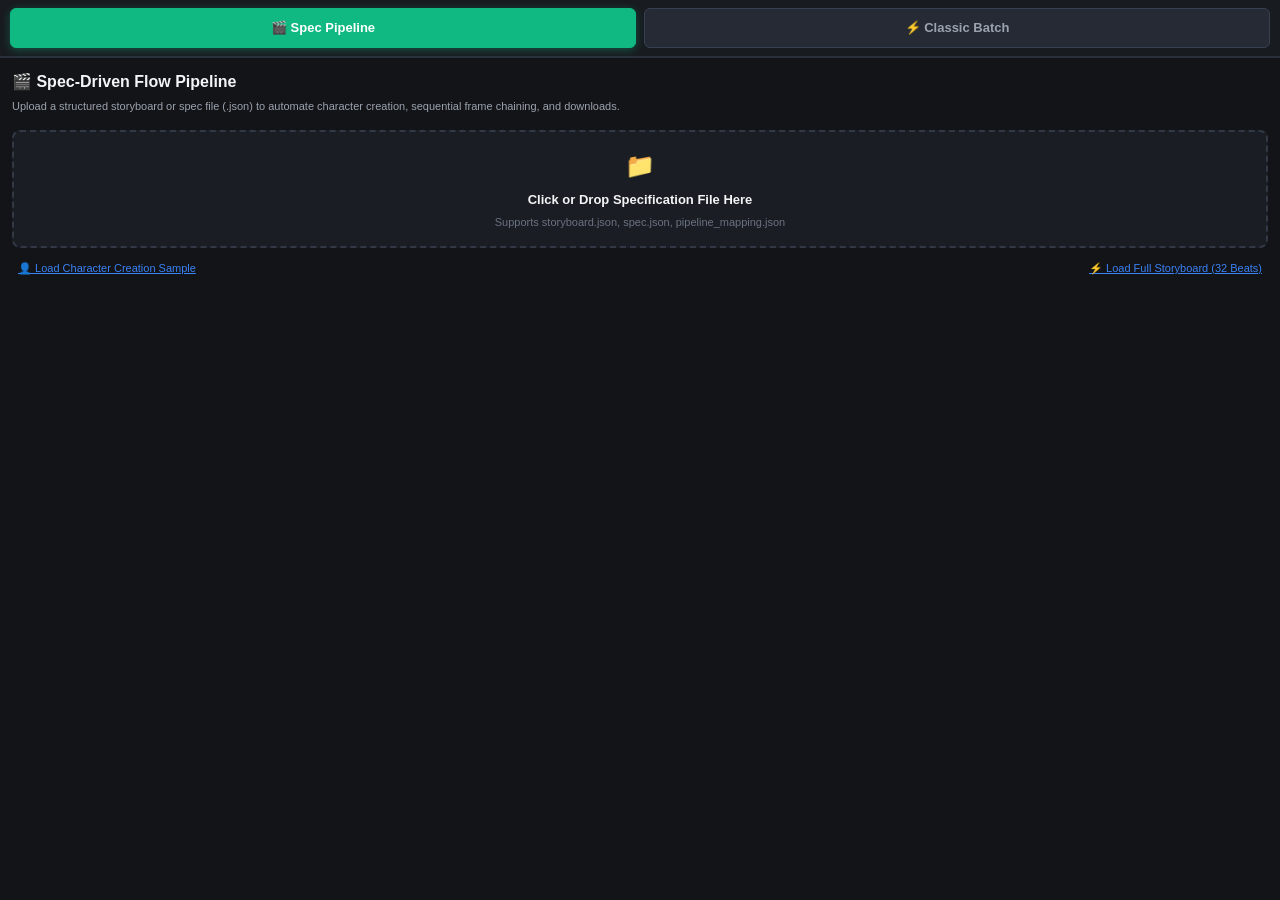
==== src/ui/side-panel/index.html @ e9738559 "Add reversible re-roll downloads" ====
<!doctype html>
<html lang="en">
  <head>
    <meta charset="UTF-8" />
    <link
      rel="icon"
      type="image/svg+xml"
      href="../../../logo.png"
    />
    <meta
      name="viewport"
      content="width=device-width, initial-scale=1.0"
    />
    <title>Flow Automation - Auto Flow on Google Flow</title>
    <link rel="modulepreload" crossorigin href="../../../assets/utils-BCNko0UU.js">
    <link rel="modulepreload" crossorigin href="../../../assets/remoteConfig-BX4Oz3mk.js">
    <link rel="stylesheet" crossorigin href="../../../assets/index-DR4wMqUa.css">
    <link rel="stylesheet" href="./spec-pipeline.css">
    <script type="module" crossorigin src="../../../assets/index.html-YcmfxOFZ.js"></script>
  </head>
  <body>
    <div id="panel-tab-bar" class="panel-tab-bar">
      <button id="tab-btn-spec" class="panel-tab-btn active">🎬 Spec Pipeline</button>
      <button id="tab-btn-classic" class="panel-tab-btn">⚡ Classic Batch</button>
    </div>
    <div id="spec-container" class="panel-view active" style="display: block;">
      <div id="spec-pipeline-app"></div>
    </div>
    <div id="classic-container" class="panel-view" style="display: none;">
      <div id="app"></div>
    </div>
    <script src="./flow-destination.js"></script>
    <script src="./pipeline-concurrency.js"></script>
    <script src="./reroll-history.js"></script>
    <script type="module" src="./spec-pipeline.js"></script>
  </body>
</html>
---- assets/index-DR4wMqUa.css ----
@layer properties{@supports (((-webkit-hyphens:none)) and (not (margin-trim:inline))) or ((-moz-orient:inline) and (not (color:rgb(from red r g b)))){*,:before,:after,::backdrop{--tw-translate-x:0;--tw-translate-y:0;--tw-translate-z:0;--tw-scale-x:1;--tw-scale-y:1;--tw-scale-z:1;--tw-space-y-reverse:0;--tw-divide-y-reverse:0;--tw-border-style:solid;--tw-gradient-position:initial;--tw-gradient-from:#0000;--tw-gradient-via:#0000;--tw-gradient-to:#0000;--tw-gradient-stops:initial;--tw-gradient-via-stops:initial;--tw-gradient-from-position:0%;--tw-gradient-via-position:50%;--tw-gradient-to-position:100%;--tw-leading:initial;--tw-font-weight:initial;--tw-tracking:initial;--tw-ordinal:initial;--tw-slashed-zero:initial;--tw-numeric-figure:initial;--tw-numeric-spacing:initial;--tw-numeric-fraction:initial;--tw-shadow:0 0 #0000;--tw-shadow-color:initial;--tw-shadow-alpha:100%;--tw-inset-shadow:0 0 #0000;--tw-inset-shadow-color:initial;--tw-inset-shadow-alpha:100%;--tw-ring-color:initial;--tw-ring-shadow:0 0 #0000;--tw-inset-ring-color:initial;--tw-inset-ring-shadow:0 0 #0000;--tw-ring-inset:initial;--tw-ring-offset-width:0px;--tw-ring-offset-color:#fff;--tw-ring-offset-shadow:0 0 #0000;--tw-blur:initial;--tw-brightness:initial;--tw-contrast:initial;--tw-grayscale:initial;--tw-hue-rotate:initial;--tw-invert:initial;--tw-opacity:initial;--tw-saturate:initial;--tw-sepia:initial;--tw-drop-shadow:initial;--tw-drop-shadow-color:initial;--tw-drop-shadow-alpha:100%;--tw-drop-shadow-size:initial;--tw-backdrop-blur:initial;--tw-backdrop-brightness:initial;--tw-backdrop-contrast:initial;--tw-backdrop-grayscale:initial;--tw-backdrop-hue-rotate:initial;--tw-backdrop-invert:initial;--tw-backdrop-opacity:initial;--tw-backdrop-saturate:initial;--tw-backdrop-sepia:initial;--tw-duration:initial;--tw-ease:initial;--tw-animation-delay:0s;--tw-animation-direction:normal;--tw-animation-duration:initial;--tw-animation-fill-mode:none;--tw-animation-iteration-count:1;--tw-enter-blur:0;--tw-enter-opacity:1;--tw-enter-rotate:0;--tw-enter-scale:1;--tw-enter-translate-x:0;--tw-enter-translate-y:0;--tw-exit-blur:0;--tw-exit-opacity:1;--tw-exit-rotate:0;--tw-exit-scale:1;--tw-exit-translate-x:0;--tw-exit-translate-y:0}}}@layer theme{:root,:host{--font-sans:"Public Sans",sans-serif;--font-mono:ui-monospace,SFMono-Regular,Menlo,Monaco,Consolas,"Liberation Mono","Courier New",monospace;--color-red-200:oklch(88.5% .062 18.334);--color-red-400:oklch(70.4% .191 22.216);--color-red-500:oklch(63.7% .237 25.331);--color-red-800:oklch(44.4% .177 26.899);--color-orange-50:oklch(98% .016 73.684);--color-orange-200:oklch(90.1% .076 70.697);--color-orange-700:oklch(55.3% .195 38.402);--color-orange-900:oklch(40.8% .123 38.172);--color-orange-950:oklch(26.6% .079 36.259);--color-amber-50:oklch(98.7% .022 95.277);--color-amber-100:oklch(96.2% .059 95.617);--color-amber-200:oklch(92.4% .12 95.746);--color-amber-400:oklch(82.8% .189 84.429);--color-amber-500:oklch(76.9% .188 70.08);--color-amber-600:oklch(66.6% .179 58.318);--color-amber-700:oklch(55.5% .163 48.998);--color-amber-800:oklch(47.3% .137 46.201);--color-amber-900:oklch(41.4% .112 45.904);--color-amber-950:oklch(27.9% .077 45.635);--color-yellow-50:oklch(98.7% .026 102.212);--color-yellow-200:oklch(94.5% .129 101.54);--color-yellow-300:oklch(90.5% .182 98.111);--color-yellow-400:oklch(85.2% .199 91.936);--color-yellow-500:oklch(79.5% .184 86.047);--color-yellow-600:oklch(68.1% .162 75.834);--color-yellow-700:oklch(55.4% .135 66.442);--color-yellow-800:oklch(47.6% .114 61.907);--color-yellow-900:oklch(42.1% .095 57.708);--color-green-50:oklch(98.2% .018 155.826);--color-green-100:oklch(96.2% .044 156.743);--color-green-200:oklch(92.5% .084 155.995);--color-green-300:oklch(87.1% .15 154.449);--color-green-400:oklch(79.2% .209 151.711);--color-green-500:oklch(72.3% .219 149.579);--color-green-600:oklch(62.7% .194 149.214);--color-green-700:oklch(52.7% .154 150.069);--color-green-800:oklch(44.8% .119 151.328);--color-green-900:oklch(39.3% .095 152.535);--color-emerald-50:oklch(97.9% .021 166.113);--color-emerald-100:oklch(95% .052 163.051);--color-emerald-200:oklch(90.5% .093 164.15);--color-emerald-400:oklch(76.5% .177 163.223);--color-emerald-500:oklch(69.6% .17 162.48);--color-emerald-700:oklch(50.8% .118 165.612);--color-emerald-800:oklch(43.2% .095 166.913);--color-emerald-900:oklch(37.8% .077 168.94);--color-blue-50:oklch(97% .014 254.604);--color-blue-100:oklch(93.2% .032 255.585);--color-blue-200:oklch(88.2% .059 254.128);--color-blue-500:oklch(62.3% .214 259.815);--color-blue-600:oklch(54.6% .245 262.881);--color-blue-700:oklch(48.8% .243 264.376);--color-blue-800:oklch(42.4% .199 265.638);--color-blue-900:oklch(37.9% .146 265.522);--color-violet-500:oklch(60.6% .25 292.717);--color-pink-500:oklch(65.6% .241 354.308);--color-rose-50:oklch(96.9% .015 12.422);--color-rose-100:oklch(94.1% .03 12.58);--color-rose-200:oklch(89.2% .058 10.001);--color-rose-500:oklch(64.5% .246 16.439);--color-rose-600:oklch(58.6% .253 17.585);--color-rose-700:oklch(51.4% .222 16.935);--color-rose-800:oklch(45.5% .188 13.697);--color-rose-900:oklch(41% .159 10.272);--color-slate-50:oklch(98.4% .003 247.858);--color-slate-100:oklch(96.8% .007 247.896);--color-slate-200:oklch(92.9% .013 255.508);--color-slate-300:oklch(86.9% .022 252.894);--color-slate-600:oklch(44.6% .043 257.281);--color-slate-700:oklch(37.2% .044 257.287);--color-slate-800:oklch(27.9% .041 260.031);--color-black:#000;--color-white:#fff;--spacing:.25rem;--container-sm:24rem;--container-md:28rem;--text-xs:.75rem;--text-xs--line-height:calc(1/.75);--text-sm:.875rem;--text-sm--line-height:calc(1.25/.875);--text-base:1rem;--text-base--line-height: 1.5 ;--text-lg:1.125rem;--text-lg--line-height:calc(1.75/1.125);--text-xl:1.25rem;--text-xl--line-height:calc(1.75/1.25);--text-2xl:1.5rem;--text-2xl--line-height:calc(2/1.5);--text-5xl:3rem;--text-5xl--line-height:1;--font-weight-medium:500;--font-weight-semibold:600;--font-weight-bold:700;--tracking-wide:.025em;--tracking-wider:.05em;--leading-tight:1.25;--leading-relaxed:1.625;--ease-in:cubic-bezier(.4,0,1,1);--ease-out:cubic-bezier(0,0,.2,1);--animate-spin:spin 1s linear infinite;--blur-md:12px;--default-transition-duration:.15s;--default-transition-timing-function:cubic-bezier(.4,0,.2,1);--default-font-family:var(--font-sans);--default-mono-font-family:var(--font-mono)}}@layer base{*,:after,:before,::backdrop{box-sizing:border-box;border:0 solid;margin:0;padding:0}::file-selector-button{box-sizing:border-box;border:0 solid;margin:0;padding:0}html,:host{-webkit-text-size-adjust:100%;tab-size:4;line-height:1.5;font-family:var(--default-font-family,ui-sans-serif,system-ui,sans-serif,"Apple Color Emoji","Segoe UI Emoji","Segoe UI Symbol","Noto Color Emoji");font-feature-settings:var(--default-font-feature-settings,normal);font-variation-settings:var(--default-font-variation-settings,normal);-webkit-tap-highlight-color:transparent}hr{height:0;color:inherit;border-top-width:1px}abbr:where([title]){-webkit-text-decoration:underline dotted;text-decoration:underline dotted}h1,h2,h3,h4,h5,h6{font-size:inherit;font-weight:inherit}a{color:inherit;-webkit-text-decoration:inherit;text-decoration:inherit}b,strong{font-weight:bolder}code,kbd,samp,pre{font-family:var(--default-mono-font-family,ui-monospace,SFMono-Regular,Menlo,Monaco,Consolas,"Liberation Mono","Courier New",monospace);font-feature-settings:var(--default-mono-font-feature-settings,normal);font-variation-settings:var(--default-mono-font-variation-settings,normal);font-size:1em}small{font-size:80%}sub,sup{vertical-align:baseline;font-size:75%;line-height:0;position:relative}sub{bottom:-.25em}sup{top:-.5em}table{text-indent:0;border-color:inherit;border-collapse:collapse}:-moz-focusring{outline:auto}progress{vertical-align:baseline}summary{display:list-item}ol,ul,menu{list-style:none}img,svg,video,canvas,audio,iframe,embed,object{vertical-align:middle;display:block}img,video{max-width:100%;height:auto}button,input,select,optgroup,textarea{font:inherit;font-feature-settings:inherit;font-variation-settings:inherit;letter-spacing:inherit;color:inherit;opacity:1;background-color:#0000;border-radius:0}::file-selector-button{font:inherit;font-feature-settings:inherit;font-variation-settings:inherit;letter-spacing:inherit;color:inherit;opacity:1;background-color:#0000;border-radius:0}:where(select:is([multiple],[size])) optgroup{font-weight:bolder}:where(select:is([multiple],[size])) optgroup option{padding-inline-start:20px}::file-selector-button{margin-inline-end:4px}::placeholder{opacity:1}@supports (not ((-webkit-appearance:-apple-pay-button))) or (contain-intrinsic-size:1px){::placeholder{color:currentColor}@supports (color:color-mix(in lab,red,red)){::placeholder{color:color-mix(in oklab,currentcolor 50%,transparent)}}}textarea{resize:vertical}::-webkit-search-decoration{-webkit-appearance:none}::-webkit-date-and-time-value{min-height:1lh;text-align:inherit}::-webkit-datetime-edit{display:inline-flex}::-webkit-datetime-edit-fields-wrapper{padding:0}::-webkit-datetime-edit{padding-block:0}::-webkit-datetime-edit-year-field{padding-block:0}::-webkit-datetime-edit-month-field{padding-block:0}::-webkit-datetime-edit-day-field{padding-block:0}::-webkit-datetime-edit-hour-field{padding-block:0}::-webkit-datetime-edit-minute-field{padding-block:0}::-webkit-datetime-edit-second-field{padding-block:0}::-webkit-datetime-edit-millisecond-field{padding-block:0}::-webkit-datetime-edit-meridiem-field{padding-block:0}::-webkit-calendar-picker-indicator{line-height:1}:-moz-ui-invalid{box-shadow:none}button,input:where([type=button],[type=reset],[type=submit]){appearance:button}::file-selector-button{appearance:button}::-webkit-inner-spin-button{height:auto}::-webkit-outer-spin-button{height:auto}[hidden]:where(:not([hidden=until-found])){display:none!important}*{border-color:var(--border);outline-color:var(--ring)}@supports (color:color-mix(in lab,red,red)){*{outline-color:color-mix(in oklab,var(--ring)50%,transparent)}}body{background-color:var(--background);color:var(--foreground)}}@layer components;@layer utilities{.pointer-events-auto{pointer-events:auto}.pointer-events-none{pointer-events:none}.invisible{visibility:hidden}.visible{visibility:visible}.absolute{position:absolute}.relative{position:relative}.static{position:static}.inset-0{inset:calc(var(--spacing)*0)}.top-full{top:100%}.right-0{right:calc(var(--spacing)*0)}.bottom-0{bottom:calc(var(--spacing)*0)}.bottom-1\.5{bottom:calc(var(--spacing)*1.5)}.bottom-full{bottom:100%}.left-0{left:calc(var(--spacing)*0)}.left-1\.5{left:calc(var(--spacing)*1.5)}.left-1\/2{left:50%}.z-10{z-index:10}.z-40{z-index:40}.z-50{z-index:50}.container{width:100%}@media(min-width:40rem){.container{max-width:40rem}}@media(min-width:48rem){.container{max-width:48rem}}@media(min-width:64rem){.container{max-width:64rem}}@media(min-width:80rem){.container{max-width:80rem}}@media(min-width:96rem){.container{max-width:96rem}}.mx-1{margin-inline:calc(var(--spacing)*1)}.-mt-\[1px\]{margin-top:-1px}.mt-0\.5{margin-top:calc(var(--spacing)*.5)}.mt-1{margin-top:calc(var(--spacing)*1)}.mt-1\.5{margin-top:calc(var(--spacing)*1.5)}.mt-2{margin-top:calc(var(--spacing)*2)}.mt-3{margin-top:calc(var(--spacing)*3)}.mt-6{margin-top:calc(var(--spacing)*6)}.mr-0\.5{margin-right:calc(var(--spacing)*.5)}.mr-2{margin-right:calc(var(--spacing)*2)}.mb-0\.5{margin-bottom:calc(var(--spacing)*.5)}.mb-1{margin-bottom:calc(var(--spacing)*1)}.mb-1\.5{margin-bottom:calc(var(--spacing)*1.5)}.mb-2{margin-bottom:calc(var(--spacing)*2)}.mb-3{margin-bottom:calc(var(--spacing)*3)}.mb-4{margin-bottom:calc(var(--spacing)*4)}.block{display:block}.flex{display:flex}.grid{display:grid}.hidden{display:none}.inline{display:inline}.inline-block{display:inline-block}.inline-flex{display:inline-flex}.aspect-square{aspect-ratio:1}.h-1\.5{height:calc(var(--spacing)*1.5)}.h-2{height:calc(var(--spacing)*2)}.h-4{height:calc(var(--spacing)*4)}.h-5{height:calc(var(--spacing)*5)}.h-8{height:calc(var(--spacing)*8)}.h-10{height:calc(var(--spacing)*10)}.h-12{height:calc(var(--spacing)*12)}.h-52{height:calc(var(--spacing)*52)}.h-full{height:100%}.h-lvh{height:100lvh}.max-h-40{max-height:calc(var(--spacing)*40)}.max-h-\[1500px\]{max-height:1500px}.min-h-\[300px\]{min-height:300px}.min-h-full{min-height:100%}.w-4{width:calc(var(--spacing)*4)}.w-5{width:calc(var(--spacing)*5)}.w-8{width:calc(var(--spacing)*8)}.w-10{width:calc(var(--spacing)*10)}.w-12{width:calc(var(--spacing)*12)}.w-32{width:calc(var(--spacing)*32)}.w-35{width:calc(var(--spacing)*35)}.w-full{width:100%}.max-w-24{max-width:calc(var(--spacing)*24)}.max-w-\[200px\]{max-width:200px}.max-w-sm{max-width:var(--container-sm)}.min-w-0{min-width:calc(var(--spacing)*0)}.min-w-\[80px\]{min-width:80px}.flex-1{flex:1}.flex-shrink-0,.shrink-0{flex-shrink:0}.-translate-x-1\/2{--tw-translate-x: -50% ;translate:var(--tw-translate-x)var(--tw-translate-y)}.translate-y-0{--tw-translate-y:calc(var(--spacing)*0);translate:var(--tw-translate-x)var(--tw-translate-y)}.translate-y-1{--tw-translate-y:calc(var(--spacing)*1);translate:var(--tw-translate-x)var(--tw-translate-y)}.scale-95{--tw-scale-x:95%;--tw-scale-y:95%;--tw-scale-z:95%;scale:var(--tw-scale-x)var(--tw-scale-y)}.scale-100{--tw-scale-x:100%;--tw-scale-y:100%;--tw-scale-z:100%;scale:var(--tw-scale-x)var(--tw-scale-y)}.animate-spin{animation:var(--animate-spin)}.cursor-default{cursor:default}.cursor-move{cursor:move}.cursor-pointer{cursor:pointer}.grid-cols-2{grid-template-columns:repeat(2,minmax(0,1fr))}.grid-cols-3{grid-template-columns:repeat(3,minmax(0,1fr))}.grid-cols-4{grid-template-columns:repeat(4,minmax(0,1fr))}.flex-col{flex-direction:column}.flex-wrap{flex-wrap:wrap}.items-center{align-items:center}.items-start{align-items:flex-start}.justify-between{justify-content:space-between}.justify-center{justify-content:center}.justify-end{justify-content:flex-end}.gap-0\.5{gap:calc(var(--spacing)*.5)}.gap-1{gap:calc(var(--spacing)*1)}.gap-1\.5{gap:calc(var(--spacing)*1.5)}.gap-2{gap:calc(var(--spacing)*2)}.gap-2\.5{gap:calc(var(--spacing)*2.5)}.gap-3{gap:calc(var(--spacing)*3)}:where(.space-y-0\.5>:not(:last-child)){--tw-space-y-reverse:0;margin-block-start:calc(calc(var(--spacing)*.5)*var(--tw-space-y-reverse));margin-block-end:calc(calc(var(--spacing)*.5)*calc(1 - var(--tw-space-y-reverse)))}:where(.space-y-1>:not(:last-child)){--tw-space-y-reverse:0;margin-block-start:calc(calc(var(--spacing)*1)*var(--tw-space-y-reverse));margin-block-end:calc(calc(var(--spacing)*1)*calc(1 - var(--tw-space-y-reverse)))}:where(.space-y-1\.5>:not(:last-child)){--tw-space-y-reverse:0;margin-block-start:calc(calc(var(--spacing)*1.5)*var(--tw-space-y-reverse));margin-block-end:calc(calc(var(--spacing)*1.5)*calc(1 - var(--tw-space-y-reverse)))}:where(.space-y-2>:not(:last-child)){--tw-space-y-reverse:0;margin-block-start:calc(calc(var(--spacing)*2)*var(--tw-space-y-reverse));margin-block-end:calc(calc(var(--spacing)*2)*calc(1 - var(--tw-space-y-reverse)))}:where(.space-y-2\.5>:not(:last-child)){--tw-space-y-reverse:0;margin-block-start:calc(calc(var(--spacing)*2.5)*var(--tw-space-y-reverse));margin-block-end:calc(calc(var(--spacing)*2.5)*calc(1 - var(--tw-space-y-reverse)))}:where(.space-y-3>:not(:last-child)){--tw-space-y-reverse:0;margin-block-start:calc(calc(var(--spacing)*3)*var(--tw-space-y-reverse));margin-block-end:calc(calc(var(--spacing)*3)*calc(1 - var(--tw-space-y-reverse)))}:where(.space-y-4>:not(:last-child)){--tw-space-y-reverse:0;margin-block-start:calc(calc(var(--spacing)*4)*var(--tw-space-y-reverse));margin-block-end:calc(calc(var(--spacing)*4)*calc(1 - var(--tw-space-y-reverse)))}:where(.space-y-5>:not(:last-child)){--tw-space-y-reverse:0;margin-block-start:calc(calc(var(--spacing)*5)*var(--tw-space-y-reverse));margin-block-end:calc(calc(var(--spacing)*5)*calc(1 - var(--tw-space-y-reverse)))}:where(.divide-y>:not(:last-child)){--tw-divide-y-reverse:0;border-bottom-style:var(--tw-border-style);border-top-style:var(--tw-border-style);border-top-width:calc(1px*var(--tw-divide-y-reverse));border-bottom-width:calc(1px*calc(1 - var(--tw-divide-y-reverse)))}:where(.divide-border\/30>:not(:last-child)){border-color:var(--border)}@supports (color:color-mix(in lab,red,red)){:where(.divide-border\/30>:not(:last-child)){border-color:color-mix(in oklab,var(--border)30%,transparent)}}.self-end{align-self:flex-end}.truncate{text-overflow:ellipsis;white-space:nowrap;overflow:hidden}.overflow-hidden{overflow:hidden}.overflow-y-auto{overflow-y:auto}.rounded{border-radius:.25rem}.rounded-full{border-radius:3.40282e38px}.rounded-lg{border-radius:var(--radius)}.rounded-md{border-radius:calc(var(--radius) - 2px)}.rounded-xl{border-radius:calc(var(--radius) + 4px)}.border{border-style:var(--tw-border-style);border-width:1px}.border-2{border-style:var(--tw-border-style);border-width:2px}.border-\[5px\]{border-style:var(--tw-border-style);border-width:5px}.border-\[6px\]{border-style:var(--tw-border-style);border-width:6px}.border-t{border-top-style:var(--tw-border-style);border-top-width:1px}.border-b{border-bottom-style:var(--tw-border-style);border-bottom-width:1px}.border-dashed{--tw-border-style:dashed;border-style:dashed}.border-none{--tw-border-style:none;border-style:none}.border-amber-200{border-color:var(--color-amber-200)}.border-amber-500\/50{border-color:#f99c0080}@supports (color:color-mix(in lab,red,red)){.border-amber-500\/50{border-color:color-mix(in oklab,var(--color-amber-500)50%,transparent)}}.border-blue-200{border-color:var(--color-blue-200)}.border-border,.border-border\/20{border-color:var(--border)}@supports (color:color-mix(in lab,red,red)){.border-border\/20{border-color:color-mix(in oklab,var(--border)20%,transparent)}}.border-border\/30{border-color:var(--border)}@supports (color:color-mix(in lab,red,red)){.border-border\/30{border-color:color-mix(in oklab,var(--border)30%,transparent)}}.border-border\/40{border-color:var(--border)}@supports (color:color-mix(in lab,red,red)){.border-border\/40{border-color:color-mix(in oklab,var(--border)40%,transparent)}}.border-border\/50{border-color:var(--border)}@supports (color:color-mix(in lab,red,red)){.border-border\/50{border-color:color-mix(in oklab,var(--border)50%,transparent)}}.border-border\/60{border-color:var(--border)}@supports (color:color-mix(in lab,red,red)){.border-border\/60{border-color:color-mix(in oklab,var(--border)60%,transparent)}}.border-border\/70{border-color:var(--border)}@supports (color:color-mix(in lab,red,red)){.border-border\/70{border-color:color-mix(in oklab,var(--border)70%,transparent)}}.border-current{border-color:currentColor}.border-emerald-200{border-color:var(--color-emerald-200)}.border-green-200{border-color:var(--color-green-200)}.border-green-300{border-color:var(--color-green-300)}.border-green-400\/40{border-color:#05df7266}@supports (color:color-mix(in lab,red,red)){.border-green-400\/40{border-color:color-mix(in oklab,var(--color-green-400)40%,transparent)}}.border-orange-200{border-color:var(--color-orange-200)}.border-primary\/20{border-color:var(--primary)}@supports (color:color-mix(in lab,red,red)){.border-primary\/20{border-color:color-mix(in oklab,var(--primary)20%,transparent)}}.border-primary\/60{border-color:var(--primary)}@supports (color:color-mix(in lab,red,red)){.border-primary\/60{border-color:color-mix(in oklab,var(--primary)60%,transparent)}}.border-red-500\/30{border-color:#fb2c364d}@supports (color:color-mix(in lab,red,red)){.border-red-500\/30{border-color:color-mix(in oklab,var(--color-red-500)30%,transparent)}}.border-rose-200{border-color:var(--color-rose-200)}.border-slate-200{border-color:var(--color-slate-200)}.border-slate-300{border-color:var(--color-slate-300)}.border-slate-300\/30{border-color:#cad5e24d}@supports (color:color-mix(in lab,red,red)){.border-slate-300\/30{border-color:color-mix(in oklab,var(--color-slate-300)30%,transparent)}}.border-transparent{border-color:#0000}.border-yellow-300\/40{border-color:#ffe02a66}@supports (color:color-mix(in lab,red,red)){.border-yellow-300\/40{border-color:color-mix(in oklab,var(--color-yellow-300)40%,transparent)}}.border-yellow-500\/30{border-color:#edb2004d}@supports (color:color-mix(in lab,red,red)){.border-yellow-500\/30{border-color:color-mix(in oklab,var(--color-yellow-500)30%,transparent)}}.border-t-border{border-top-color:var(--border)}.border-t-popover{border-top-color:var(--popover)}.border-t-transparent{border-top-color:#0000}.bg-amber-50{background-color:var(--color-amber-50)}.bg-amber-100{background-color:var(--color-amber-100)}.bg-amber-500\/20{background-color:#f99c0033}@supports (color:color-mix(in lab,red,red)){.bg-amber-500\/20{background-color:color-mix(in oklab,var(--color-amber-500)20%,transparent)}}.bg-background,.bg-background\/70{background-color:var(--background)}@supports (color:color-mix(in lab,red,red)){.bg-background\/70{background-color:color-mix(in oklab,var(--background)70%,transparent)}}.bg-background\/80{background-color:var(--background)}@supports (color:color-mix(in lab,red,red)){.bg-background\/80{background-color:color-mix(in oklab,var(--background)80%,transparent)}}.bg-background\/90{background-color:var(--background)}@supports (color:color-mix(in lab,red,red)){.bg-background\/90{background-color:color-mix(in oklab,var(--background)90%,transparent)}}.bg-black\/0{background-color:#0000}@supports (color:color-mix(in lab,red,red)){.bg-black\/0{background-color:color-mix(in oklab,var(--color-black)0%,transparent)}}.bg-black\/60{background-color:#0009}@supports (color:color-mix(in lab,red,red)){.bg-black\/60{background-color:color-mix(in oklab,var(--color-black)60%,transparent)}}.bg-black\/80{background-color:#000c}@supports (color:color-mix(in lab,red,red)){.bg-black\/80{background-color:color-mix(in oklab,var(--color-black)80%,transparent)}}.bg-blue-50{background-color:var(--color-blue-50)}.bg-blue-100{background-color:var(--color-blue-100)}.bg-emerald-50{background-color:var(--color-emerald-50)}.bg-emerald-100{background-color:var(--color-emerald-100)}.bg-emerald-400{background-color:var(--color-emerald-400)}.bg-green-50{background-color:var(--color-green-50)}.bg-green-100{background-color:var(--color-green-100)}.bg-green-100\/70{background-color:#dcfce7b3}@supports (color:color-mix(in lab,red,red)){.bg-green-100\/70{background-color:color-mix(in oklab,var(--color-green-100)70%,transparent)}}.bg-green-200\/80{background-color:#b9f8cfcc}@supports (color:color-mix(in lab,red,red)){.bg-green-200\/80{background-color:color-mix(in oklab,var(--color-green-200)80%,transparent)}}.bg-green-500{background-color:var(--color-green-500)}.bg-green-600{background-color:var(--color-green-600)}.bg-muted,.bg-muted\/5{background-color:var(--muted)}@supports (color:color-mix(in lab,red,red)){.bg-muted\/5{background-color:color-mix(in oklab,var(--muted)5%,transparent)}}.bg-muted\/10{background-color:var(--muted)}@supports (color:color-mix(in lab,red,red)){.bg-muted\/10{background-color:color-mix(in oklab,var(--muted)10%,transparent)}}.bg-muted\/20{background-color:var(--muted)}@supports (color:color-mix(in lab,red,red)){.bg-muted\/20{background-color:color-mix(in oklab,var(--muted)20%,transparent)}}.bg-muted\/30{background-color:var(--muted)}@supports (color:color-mix(in lab,red,red)){.bg-muted\/30{background-color:color-mix(in oklab,var(--muted)30%,transparent)}}.bg-muted\/40{background-color:var(--muted)}@supports (color:color-mix(in lab,red,red)){.bg-muted\/40{background-color:color-mix(in oklab,var(--muted)40%,transparent)}}.bg-muted\/50{background-color:var(--muted)}@supports (color:color-mix(in lab,red,red)){.bg-muted\/50{background-color:color-mix(in oklab,var(--muted)50%,transparent)}}.bg-muted\/60{background-color:var(--muted)}@supports (color:color-mix(in lab,red,red)){.bg-muted\/60{background-color:color-mix(in oklab,var(--muted)60%,transparent)}}.bg-orange-50{background-color:var(--color-orange-50)}.bg-popover{background-color:var(--popover)}.bg-primary,.bg-primary\/5{background-color:var(--primary)}@supports (color:color-mix(in lab,red,red)){.bg-primary\/5{background-color:color-mix(in oklab,var(--primary)5%,transparent)}}.bg-primary\/10{background-color:var(--primary)}@supports (color:color-mix(in lab,red,red)){.bg-primary\/10{background-color:color-mix(in oklab,var(--primary)10%,transparent)}}.bg-primary\/15{background-color:var(--primary)}@supports (color:color-mix(in lab,red,red)){.bg-primary\/15{background-color:color-mix(in oklab,var(--primary)15%,transparent)}}.bg-red-200{background-color:var(--color-red-200)}.bg-red-500{background-color:var(--color-red-500)}.bg-red-500\/15{background-color:#fb2c3626}@supports (color:color-mix(in lab,red,red)){.bg-red-500\/15{background-color:color-mix(in oklab,var(--color-red-500)15%,transparent)}}.bg-rose-50{background-color:var(--color-rose-50)}.bg-rose-100{background-color:var(--color-rose-100)}.bg-rose-500{background-color:var(--color-rose-500)}.bg-slate-50{background-color:var(--color-slate-50)}.bg-slate-100{background-color:var(--color-slate-100)}.bg-slate-200{background-color:var(--color-slate-200)}.bg-transparent{background-color:#0000}.bg-yellow-50{background-color:var(--color-yellow-50)}.bg-yellow-200{background-color:var(--color-yellow-200)}.bg-yellow-400{background-color:var(--color-yellow-400)}.bg-yellow-500\/10{background-color:#edb2001a}@supports (color:color-mix(in lab,red,red)){.bg-yellow-500\/10{background-color:color-mix(in oklab,var(--color-yellow-500)10%,transparent)}}.bg-gradient-to-br{--tw-gradient-position:to bottom right in oklab;background-image:linear-gradient(var(--tw-gradient-stops))}.bg-gradient-to-r{--tw-gradient-position:to right in oklab;background-image:linear-gradient(var(--tw-gradient-stops))}.from-amber-50\/80{--tw-gradient-from:#fffbebcc}@supports (color:color-mix(in lab,red,red)){.from-amber-50\/80{--tw-gradient-from:color-mix(in oklab,var(--color-amber-50)80%,transparent)}}.from-amber-50\/80{--tw-gradient-stops:var(--tw-gradient-via-stops,var(--tw-gradient-position),var(--tw-gradient-from)var(--tw-gradient-from-position),var(--tw-gradient-to)var(--tw-gradient-to-position))}.from-background{--tw-gradient-from:var(--background);--tw-gradient-stops:var(--tw-gradient-via-stops,var(--tw-gradient-position),var(--tw-gradient-from)var(--tw-gradient-from-position),var(--tw-gradient-to)var(--tw-gradient-to-position))}.from-primary\/5{--tw-gradient-from:var(--primary)}@supports (color:color-mix(in lab,red,red)){.from-primary\/5{--tw-gradient-from:color-mix(in oklab,var(--primary)5%,transparent)}}.from-primary\/5{--tw-gradient-stops:var(--tw-gradient-via-stops,var(--tw-gradient-position),var(--tw-gradient-from)var(--tw-gradient-from-position),var(--tw-gradient-to)var(--tw-gradient-to-position))}.to-accent\/5{--tw-gradient-to:var(--accent)}@supports (color:color-mix(in lab,red,red)){.to-accent\/5{--tw-gradient-to:color-mix(in oklab,var(--accent)5%,transparent)}}.to-accent\/5{--tw-gradient-stops:var(--tw-gradient-via-stops,var(--tw-gradient-position),var(--tw-gradient-from)var(--tw-gradient-from-position),var(--tw-gradient-to)var(--tw-gradient-to-position))}.to-muted\/10{--tw-gradient-to:var(--muted)}@supports (color:color-mix(in lab,red,red)){.to-muted\/10{--tw-gradient-to:color-mix(in oklab,var(--muted)10%,transparent)}}.to-muted\/10{--tw-gradient-stops:var(--tw-gradient-via-stops,var(--tw-gradient-position),var(--tw-gradient-from)var(--tw-gradient-from-position),var(--tw-gradient-to)var(--tw-gradient-to-position))}.to-muted\/20{--tw-gradient-to:var(--muted)}@supports (color:color-mix(in lab,red,red)){.to-muted\/20{--tw-gradient-to:color-mix(in oklab,var(--muted)20%,transparent)}}.to-muted\/20{--tw-gradient-stops:var(--tw-gradient-via-stops,var(--tw-gradient-position),var(--tw-gradient-from)var(--tw-gradient-from-position),var(--tw-gradient-to)var(--tw-gradient-to-position))}.to-orange-50\/80{--tw-gradient-to:#fff7edcc}@supports (color:color-mix(in lab,red,red)){.to-orange-50\/80{--tw-gradient-to:color-mix(in oklab,var(--color-orange-50)80%,transparent)}}.to-orange-50\/80{--tw-gradient-stops:var(--tw-gradient-via-stops,var(--tw-gradient-position),var(--tw-gradient-from)var(--tw-gradient-from-position),var(--tw-gradient-to)var(--tw-gradient-to-position))}.object-cover{object-fit:cover}.p-0{padding:calc(var(--spacing)*0)}.p-0\.5{padding:calc(var(--spacing)*.5)}.p-1{padding:calc(var(--spacing)*1)}.p-2{padding:calc(var(--spacing)*2)}.p-3{padding:calc(var(--spacing)*3)}.p-8{padding:calc(var(--spacing)*8)}.\!px-1{padding-inline:calc(var(--spacing)*1)!important}.px-0{padding-inline:calc(var(--spacing)*0)}.px-1{padding-inline:calc(var(--spacing)*1)}.px-1\.5{padding-inline:calc(var(--spacing)*1.5)}.px-2{padding-inline:calc(var(--spacing)*2)}.px-2\.5{padding-inline:calc(var(--spacing)*2.5)}.px-3{padding-inline:calc(var(--spacing)*3)}.px-24{padding-inline:calc(var(--spacing)*24)}.\!py-0{padding-block:calc(var(--spacing)*0)!important}.py-0\.5{padding-block:calc(var(--spacing)*.5)}.py-1{padding-block:calc(var(--spacing)*1)}.py-1\.5{padding-block:calc(var(--spacing)*1.5)}.py-2{padding-block:calc(var(--spacing)*2)}.py-4{padding-block:calc(var(--spacing)*4)}.py-10{padding-block:calc(var(--spacing)*10)}.pt-0\.5{padding-top:calc(var(--spacing)*.5)}.pt-1\.5{padding-top:calc(var(--spacing)*1.5)}.pt-2{padding-top:calc(var(--spacing)*2)}.pt-3{padding-top:calc(var(--spacing)*3)}.pr-1{padding-right:calc(var(--spacing)*1)}.pb-1{padding-bottom:calc(var(--spacing)*1)}.pb-1\.5{padding-bottom:calc(var(--spacing)*1.5)}.pl-4{padding-left:calc(var(--spacing)*4)}.text-center{text-align:center}.text-left{text-align:left}.align-middle{vertical-align:middle}.font-mono{font-family:var(--font-mono)}.text-2xl{font-size:var(--text-2xl);line-height:var(--tw-leading,var(--text-2xl--line-height))}.text-5xl{font-size:var(--text-5xl);line-height:var(--tw-leading,var(--text-5xl--line-height))}.text-base{font-size:var(--text-base);line-height:var(--tw-leading,var(--text-base--line-height))}.text-lg{font-size:var(--text-lg);line-height:var(--tw-leading,var(--text-lg--line-height))}.text-sm{font-size:var(--text-sm);line-height:var(--tw-leading,var(--text-sm--line-height))}.text-xl{font-size:var(--text-xl);line-height:var(--tw-leading,var(--text-xl--line-height))}.text-xs{font-size:var(--text-xs);line-height:var(--tw-leading,var(--text-xs--line-height))}.\!text-\[10px\]{font-size:10px!important}.text-\[8px\]{font-size:8px}.text-\[9px\]{font-size:9px}.text-\[10px\]{font-size:10px}.text-\[11px\]{font-size:11px}.leading-relaxed{--tw-leading:var(--leading-relaxed);line-height:var(--leading-relaxed)}.leading-tight{--tw-leading:var(--leading-tight);line-height:var(--leading-tight)}.font-bold{--tw-font-weight:var(--font-weight-bold);font-weight:var(--font-weight-bold)}.font-medium{--tw-font-weight:var(--font-weight-medium);font-weight:var(--font-weight-medium)}.font-semibold{--tw-font-weight:var(--font-weight-semibold);font-weight:var(--font-weight-semibold)}.tracking-wide{--tw-tracking:var(--tracking-wide);letter-spacing:var(--tracking-wide)}.tracking-wider{--tw-tracking:var(--tracking-wider);letter-spacing:var(--tracking-wider)}.break-all{word-break:break-all}.whitespace-pre-wrap{white-space:pre-wrap}.text-amber-600{color:var(--color-amber-600)}.text-amber-700{color:var(--color-amber-700)}.text-amber-800{color:var(--color-amber-800)}.text-amber-900{color:var(--color-amber-900)}.text-black{color:var(--color-black)}.text-blue-500{color:var(--color-blue-500)}.text-blue-600{color:var(--color-blue-600)}.text-blue-700{color:var(--color-blue-700)}.text-blue-800{color:var(--color-blue-800)}.text-emerald-500{color:var(--color-emerald-500)}.text-emerald-700{color:var(--color-emerald-700)}.text-emerald-800{color:var(--color-emerald-800)}.text-foreground,.text-foreground\/90{color:var(--foreground)}@supports (color:color-mix(in lab,red,red)){.text-foreground\/90{color:color-mix(in oklab,var(--foreground)90%,transparent)}}.text-green-300{color:var(--color-green-300)}.text-green-500{color:var(--color-green-500)}.text-green-600{color:var(--color-green-600)}.text-green-700{color:var(--color-green-700)}.text-muted-foreground,.text-muted-foreground\/50{color:var(--muted-foreground)}@supports (color:color-mix(in lab,red,red)){.text-muted-foreground\/50{color:color-mix(in oklab,var(--muted-foreground)50%,transparent)}}.text-muted-foreground\/60{color:var(--muted-foreground)}@supports (color:color-mix(in lab,red,red)){.text-muted-foreground\/60{color:color-mix(in oklab,var(--muted-foreground)60%,transparent)}}.text-muted-foreground\/80{color:var(--muted-foreground)}@supports (color:color-mix(in lab,red,red)){.text-muted-foreground\/80{color:color-mix(in oklab,var(--muted-foreground)80%,transparent)}}.text-orange-700{color:var(--color-orange-700)}.text-pink-500{color:var(--color-pink-500)}.text-primary{color:var(--primary)}.text-red-400{color:var(--color-red-400)}.text-red-500{color:var(--color-red-500)}.text-red-800{color:var(--color-red-800)}.text-rose-500{color:var(--color-rose-500)}.text-rose-600{color:var(--color-rose-600)}.text-rose-700{color:var(--color-rose-700)}.text-rose-800{color:var(--color-rose-800)}.text-slate-600{color:var(--color-slate-600)}.text-slate-700{color:var(--color-slate-700)}.text-violet-500{color:var(--color-violet-500)}.text-white{color:var(--color-white)}.text-yellow-400{color:var(--color-yellow-400)}.text-yellow-500{color:var(--color-yellow-500)}.text-yellow-600{color:var(--color-yellow-600)}.text-yellow-700{color:var(--color-yellow-700)}.text-yellow-800{color:var(--color-yellow-800)}.capitalize{text-transform:capitalize}.uppercase{text-transform:uppercase}.italic{font-style:italic}.tabular-nums{--tw-numeric-spacing:tabular-nums;font-variant-numeric:var(--tw-ordinal,)var(--tw-slashed-zero,)var(--tw-numeric-figure,)var(--tw-numeric-spacing,)var(--tw-numeric-fraction,)}.underline{text-decoration-line:underline}.underline-offset-2{text-underline-offset:2px}.opacity-0{opacity:0}.opacity-50{opacity:.5}.opacity-100{opacity:1}.shadow{--tw-shadow:0 1px 3px 0 var(--tw-shadow-color,#0000001a),0 1px 2px -1px var(--tw-shadow-color,#0000001a);box-shadow:var(--tw-inset-shadow),var(--tw-inset-ring-shadow),var(--tw-ring-offset-shadow),var(--tw-ring-shadow),var(--tw-shadow)}.shadow-2xl{--tw-shadow:0 25px 50px -12px var(--tw-shadow-color,#00000040);box-shadow:var(--tw-inset-shadow),var(--tw-inset-ring-shadow),var(--tw-ring-offset-shadow),var(--tw-ring-shadow),var(--tw-shadow)}.shadow-inner{--tw-shadow:inset 0 2px 4px 0 var(--tw-shadow-color,#0000000d);box-shadow:var(--tw-inset-shadow),var(--tw-inset-ring-shadow),var(--tw-ring-offset-shadow),var(--tw-ring-shadow),var(--tw-shadow)}.shadow-lg{--tw-shadow:0 10px 15px -3px var(--tw-shadow-color,#0000001a),0 4px 6px -4px var(--tw-shadow-color,#0000001a);box-shadow:var(--tw-inset-shadow),var(--tw-inset-ring-shadow),var(--tw-ring-offset-shadow),var(--tw-ring-shadow),var(--tw-shadow)}.shadow-sm{--tw-shadow:0 1px 3px 0 var(--tw-shadow-color,#0000001a),0 1px 2px -1px var(--tw-shadow-color,#0000001a);box-shadow:var(--tw-inset-shadow),var(--tw-inset-ring-shadow),var(--tw-ring-offset-shadow),var(--tw-ring-shadow),var(--tw-shadow)}.shadow-xs{--tw-shadow:0 1px 2px 0 var(--tw-shadow-color,#0000000d);box-shadow:var(--tw-inset-shadow),var(--tw-inset-ring-shadow),var(--tw-ring-offset-shadow),var(--tw-ring-shadow),var(--tw-shadow)}.ring-2{--tw-ring-shadow:var(--tw-ring-inset,)0 0 0 calc(2px + var(--tw-ring-offset-width))var(--tw-ring-color,currentcolor);box-shadow:var(--tw-inset-shadow),var(--tw-inset-ring-shadow),var(--tw-ring-offset-shadow),var(--tw-ring-shadow),var(--tw-shadow)}.ring-primary{--tw-ring-color:var(--primary)}.filter{filter:var(--tw-blur,)var(--tw-brightness,)var(--tw-contrast,)var(--tw-grayscale,)var(--tw-hue-rotate,)var(--tw-invert,)var(--tw-saturate,)var(--tw-sepia,)var(--tw-drop-shadow,)}.backdrop-blur-\[2px\]{--tw-backdrop-blur:blur(2px);-webkit-backdrop-filter:var(--tw-backdrop-blur,)var(--tw-backdrop-brightness,)var(--tw-backdrop-contrast,)var(--tw-backdrop-grayscale,)var(--tw-backdrop-hue-rotate,)var(--tw-backdrop-invert,)var(--tw-backdrop-opacity,)var(--tw-backdrop-saturate,)var(--tw-backdrop-sepia,);backdrop-filter:var(--tw-backdrop-blur,)var(--tw-backdrop-brightness,)var(--tw-backdrop-contrast,)var(--tw-backdrop-grayscale,)var(--tw-backdrop-hue-rotate,)var(--tw-backdrop-invert,)var(--tw-backdrop-opacity,)var(--tw-backdrop-saturate,)var(--tw-backdrop-sepia,)}.backdrop-blur-md{--tw-backdrop-blur:blur(var(--blur-md));-webkit-backdrop-filter:var(--tw-backdrop-blur,)var(--tw-backdrop-brightness,)var(--tw-backdrop-contrast,)var(--tw-backdrop-grayscale,)var(--tw-backdrop-hue-rotate,)var(--tw-backdrop-invert,)var(--tw-backdrop-opacity,)var(--tw-backdrop-saturate,)var(--tw-backdrop-sepia,);backdrop-filter:var(--tw-backdrop-blur,)var(--tw-backdrop-brightness,)var(--tw-backdrop-contrast,)var(--tw-backdrop-grayscale,)var(--tw-backdrop-hue-rotate,)var(--tw-backdrop-invert,)var(--tw-backdrop-opacity,)var(--tw-backdrop-saturate,)var(--tw-backdrop-sepia,)}.backdrop-filter{-webkit-backdrop-filter:var(--tw-backdrop-blur,)var(--tw-backdrop-brightness,)var(--tw-backdrop-contrast,)var(--tw-backdrop-grayscale,)var(--tw-backdrop-hue-rotate,)var(--tw-backdrop-invert,)var(--tw-backdrop-opacity,)var(--tw-backdrop-saturate,)var(--tw-backdrop-sepia,);backdrop-filter:var(--tw-backdrop-blur,)var(--tw-backdrop-brightness,)var(--tw-backdrop-contrast,)var(--tw-backdrop-grayscale,)var(--tw-backdrop-hue-rotate,)var(--tw-backdrop-invert,)var(--tw-backdrop-opacity,)var(--tw-backdrop-saturate,)var(--tw-backdrop-sepia,)}.transition{transition-property:color,background-color,border-color,outline-color,text-decoration-color,fill,stroke,--tw-gradient-from,--tw-gradient-via,--tw-gradient-to,opacity,box-shadow,transform,translate,scale,rotate,filter,-webkit-backdrop-filter,backdrop-filter,display,content-visibility,overlay,pointer-events;transition-timing-function:var(--tw-ease,var(--default-transition-timing-function));transition-duration:var(--tw-duration,var(--default-transition-duration))}.transition-all{transition-property:all;transition-timing-function:var(--tw-ease,var(--default-transition-timing-function));transition-duration:var(--tw-duration,var(--default-transition-duration))}.transition-colors{transition-property:color,background-color,border-color,outline-color,text-decoration-color,fill,stroke,--tw-gradient-from,--tw-gradient-via,--tw-gradient-to;transition-timing-function:var(--tw-ease,var(--default-transition-timing-function));transition-duration:var(--tw-duration,var(--default-transition-duration))}.transition-opacity{transition-property:opacity;transition-timing-function:var(--tw-ease,var(--default-transition-timing-function));transition-duration:var(--tw-duration,var(--default-transition-duration))}.transition-transform{transition-property:transform,translate,scale,rotate;transition-timing-function:var(--tw-ease,var(--default-transition-timing-function));transition-duration:var(--tw-duration,var(--default-transition-duration))}.duration-150{--tw-duration:.15s;transition-duration:.15s}.duration-200{--tw-duration:.2s;transition-duration:.2s}.duration-300{--tw-duration:.3s;transition-duration:.3s}.ease-in{--tw-ease:var(--ease-in);transition-timing-function:var(--ease-in)}.ease-out{--tw-ease:var(--ease-out);transition-timing-function:var(--ease-out)}.select-none{-webkit-user-select:none;user-select:none}.running{animation-play-state:running}@media(hover:hover){.group-hover\:bg-black\/40:is(:where(.group):hover *){background-color:#0006}@supports (color:color-mix(in lab,red,red)){.group-hover\:bg-black\/40:is(:where(.group):hover *){background-color:color-mix(in oklab,var(--color-black)40%,transparent)}}.group-hover\:opacity-0:is(:where(.group):hover *){opacity:0}.group-hover\:opacity-100:is(:where(.group):hover *){opacity:1}}.last\:border-0:last-child{border-style:var(--tw-border-style);border-width:0}@media(hover:hover){.hover\:border-primary\/40:hover{border-color:var(--primary)}@supports (color:color-mix(in lab,red,red)){.hover\:border-primary\/40:hover{border-color:color-mix(in oklab,var(--primary)40%,transparent)}}.hover\:bg-muted\/20:hover{background-color:var(--muted)}@supports (color:color-mix(in lab,red,red)){.hover\:bg-muted\/20:hover{background-color:color-mix(in oklab,var(--muted)20%,transparent)}}.hover\:bg-muted\/30:hover{background-color:var(--muted)}@supports (color:color-mix(in lab,red,red)){.hover\:bg-muted\/30:hover{background-color:color-mix(in oklab,var(--muted)30%,transparent)}}.hover\:text-primary\/80:hover{color:var(--primary)}@supports (color:color-mix(in lab,red,red)){.hover\:text-primary\/80:hover{color:color-mix(in oklab,var(--primary)80%,transparent)}}.hover\:underline:hover{text-decoration-line:underline}.hover\:opacity-70:hover{opacity:.7}}.focus\:ring-1:focus{--tw-ring-shadow:var(--tw-ring-inset,)0 0 0 calc(1px + var(--tw-ring-offset-width))var(--tw-ring-color,currentcolor);box-shadow:var(--tw-inset-shadow),var(--tw-inset-ring-shadow),var(--tw-ring-offset-shadow),var(--tw-ring-shadow),var(--tw-shadow)}.focus\:ring-primary:focus{--tw-ring-color:var(--primary)}.focus\:outline-none:focus{--tw-outline-style:none;outline-style:none}@media(min-width:40rem){.sm\:w-35{width:calc(var(--spacing)*35)}.sm\:grid-cols-5{grid-template-columns:repeat(5,minmax(0,1fr))}.sm\:p-3{padding:calc(var(--spacing)*3)}.sm\:p-4{padding:calc(var(--spacing)*4)}.sm\:px-3{padding-inline:calc(var(--spacing)*3)}.sm\:text-sm{font-size:var(--text-sm);line-height:var(--tw-leading,var(--text-sm--line-height))}.sm\:text-xs{font-size:var(--text-xs);line-height:var(--tw-leading,var(--text-xs--line-height))}}.dark\:border-amber-700:is(.dark *){border-color:var(--color-amber-700)}.dark\:border-blue-700:is(.dark *){border-color:var(--color-blue-700)}.dark\:border-emerald-700:is(.dark *){border-color:var(--color-emerald-700)}.dark\:border-green-700:is(.dark *){border-color:var(--color-green-700)}.dark\:border-green-700\/60:is(.dark *){border-color:#00813899}@supports (color:color-mix(in lab,red,red)){.dark\:border-green-700\/60:is(.dark *){border-color:color-mix(in oklab,var(--color-green-700)60%,transparent)}}.dark\:border-orange-700:is(.dark *){border-color:var(--color-orange-700)}.dark\:border-rose-700:is(.dark *){border-color:var(--color-rose-700)}.dark\:border-slate-600:is(.dark *){border-color:var(--color-slate-600)}.dark\:bg-amber-900\/30:is(.dark *){background-color:#7b33064d}@supports (color:color-mix(in lab,red,red)){.dark\:bg-amber-900\/30:is(.dark *){background-color:color-mix(in oklab,var(--color-amber-900)30%,transparent)}}.dark\:bg-amber-900\/40:is(.dark *){background-color:#7b330666}@supports (color:color-mix(in lab,red,red)){.dark\:bg-amber-900\/40:is(.dark *){background-color:color-mix(in oklab,var(--color-amber-900)40%,transparent)}}.dark\:bg-blue-900\/30:is(.dark *){background-color:#1c398e4d}@supports (color:color-mix(in lab,red,red)){.dark\:bg-blue-900\/30:is(.dark *){background-color:color-mix(in oklab,var(--color-blue-900)30%,transparent)}}.dark\:bg-emerald-900\/30:is(.dark *){background-color:#004e3b4d}@supports (color:color-mix(in lab,red,red)){.dark\:bg-emerald-900\/30:is(.dark *){background-color:color-mix(in oklab,var(--color-emerald-900)30%,transparent)}}.dark\:bg-emerald-900\/40:is(.dark *){background-color:#004e3b66}@supports (color:color-mix(in lab,red,red)){.dark\:bg-emerald-900\/40:is(.dark *){background-color:color-mix(in oklab,var(--color-emerald-900)40%,transparent)}}.dark\:bg-green-800:is(.dark *){background-color:var(--color-green-800)}.dark\:bg-green-800\/60:is(.dark *){background-color:#01663099}@supports (color:color-mix(in lab,red,red)){.dark\:bg-green-800\/60:is(.dark *){background-color:color-mix(in oklab,var(--color-green-800)60%,transparent)}}.dark\:bg-green-900\/20:is(.dark *){background-color:#0d542b33}@supports (color:color-mix(in lab,red,red)){.dark\:bg-green-900\/20:is(.dark *){background-color:color-mix(in oklab,var(--color-green-900)20%,transparent)}}.dark\:bg-green-900\/30:is(.dark *){background-color:#0d542b4d}@supports (color:color-mix(in lab,red,red)){.dark\:bg-green-900\/30:is(.dark *){background-color:color-mix(in oklab,var(--color-green-900)30%,transparent)}}.dark\:bg-orange-900\/30:is(.dark *){background-color:#7e2a0c4d}@supports (color:color-mix(in lab,red,red)){.dark\:bg-orange-900\/30:is(.dark *){background-color:color-mix(in oklab,var(--color-orange-900)30%,transparent)}}.dark\:bg-red-800:is(.dark *){background-color:var(--color-red-800)}.dark\:bg-rose-900\/30:is(.dark *){background-color:#8b08364d}@supports (color:color-mix(in lab,red,red)){.dark\:bg-rose-900\/30:is(.dark *){background-color:color-mix(in oklab,var(--color-rose-900)30%,transparent)}}.dark\:bg-rose-900\/40:is(.dark *){background-color:#8b083666}@supports (color:color-mix(in lab,red,red)){.dark\:bg-rose-900\/40:is(.dark *){background-color:color-mix(in oklab,var(--color-rose-900)40%,transparent)}}.dark\:bg-slate-700\/50:is(.dark *){background-color:#31415880}@supports (color:color-mix(in lab,red,red)){.dark\:bg-slate-700\/50:is(.dark *){background-color:color-mix(in oklab,var(--color-slate-700)50%,transparent)}}.dark\:bg-slate-800:is(.dark *){background-color:var(--color-slate-800)}.dark\:bg-slate-800\/50:is(.dark *){background-color:#1d293d80}@supports (color:color-mix(in lab,red,red)){.dark\:bg-slate-800\/50:is(.dark *){background-color:color-mix(in oklab,var(--color-slate-800)50%,transparent)}}.dark\:bg-slate-800\/60:is(.dark *){background-color:#1d293d99}@supports (color:color-mix(in lab,red,red)){.dark\:bg-slate-800\/60:is(.dark *){background-color:color-mix(in oklab,var(--color-slate-800)60%,transparent)}}.dark\:bg-yellow-800:is(.dark *){background-color:var(--color-yellow-800)}.dark\:bg-yellow-900\/20:is(.dark *){background-color:#733e0a33}@supports (color:color-mix(in lab,red,red)){.dark\:bg-yellow-900\/20:is(.dark *){background-color:color-mix(in oklab,var(--color-yellow-900)20%,transparent)}}.dark\:from-amber-950\/30:is(.dark *){--tw-gradient-from:#4619014d}@supports (color:color-mix(in lab,red,red)){.dark\:from-amber-950\/30:is(.dark *){--tw-gradient-from:color-mix(in oklab,var(--color-amber-950)30%,transparent)}}.dark\:from-amber-950\/30:is(.dark *){--tw-gradient-stops:var(--tw-gradient-via-stops,var(--tw-gradient-position),var(--tw-gradient-from)var(--tw-gradient-from-position),var(--tw-gradient-to)var(--tw-gradient-to-position))}.dark\:to-orange-950\/30:is(.dark *){--tw-gradient-to:#4413064d}@supports (color:color-mix(in lab,red,red)){.dark\:to-orange-950\/30:is(.dark *){--tw-gradient-to:color-mix(in oklab,var(--color-orange-950)30%,transparent)}}.dark\:to-orange-950\/30:is(.dark *){--tw-gradient-stops:var(--tw-gradient-via-stops,var(--tw-gradient-position),var(--tw-gradient-from)var(--tw-gradient-from-position),var(--tw-gradient-to)var(--tw-gradient-to-position))}.dark\:text-amber-100:is(.dark *){color:var(--color-amber-100)}.dark\:text-amber-200:is(.dark *){color:var(--color-amber-200)}.dark\:text-amber-400:is(.dark *){color:var(--color-amber-400)}.dark\:text-blue-200:is(.dark *){color:var(--color-blue-200)}.dark\:text-emerald-200:is(.dark *){color:var(--color-emerald-200)}.dark\:text-green-300:is(.dark *){color:var(--color-green-300)}.dark\:text-orange-200:is(.dark *){color:var(--color-orange-200)}.dark\:text-red-200:is(.dark *){color:var(--color-red-200)}.dark\:text-rose-200:is(.dark *){color:var(--color-rose-200)}.dark\:text-slate-200:is(.dark *){color:var(--color-slate-200)}.dark\:text-slate-300:is(.dark *){color:var(--color-slate-300)}.dark\:text-yellow-200:is(.dark *){color:var(--color-yellow-200)}.dark\:text-yellow-300:is(.dark *){color:var(--color-yellow-300)}.dark\:text-yellow-400:is(.dark *){color:var(--color-yellow-400)}}@property --tw-animation-delay{syntax:"*";inherits:false;initial-value:0s}@property --tw-animation-direction{syntax:"*";inherits:false;initial-value:normal}@property --tw-animation-duration{syntax:"*";inherits:false}@property --tw-animation-fill-mode{syntax:"*";inherits:false;initial-value:none}@property --tw-animation-iteration-count{syntax:"*";inherits:false;initial-value:1}@property --tw-enter-blur{syntax:"*";inherits:false;initial-value:0}@property --tw-enter-opacity{syntax:"*";inherits:false;initial-value:1}@property --tw-enter-rotate{syntax:"*";inherits:false;initial-value:0}@property --tw-enter-scale{syntax:"*";inherits:false;initial-value:1}@property --tw-enter-translate-x{syntax:"*";inherits:false;initial-value:0}@property --tw-enter-translate-y{syntax:"*";inherits:false;initial-value:0}@property --tw-exit-blur{syntax:"*";inherits:false;initial-value:0}@property --tw-exit-opacity{syntax:"*";inherits:false;initial-value:1}@property --tw-exit-rotate{syntax:"*";inherits:false;initial-value:0}@property --tw-exit-scale{syntax:"*";inherits:false;initial-value:1}@property --tw-exit-translate-x{syntax:"*";inherits:false;initial-value:0}@property --tw-exit-translate-y{syntax:"*";inherits:false;initial-value:0}@font-face{font-family:primeicons;font-display:block;src:url(./primeicons-DMOk5skT.eot);src:url(./primeicons-DMOk5skT.eot?#iefix)format("embedded-opentype"),url(./primeicons-C6QP2o4f.woff2)format("woff2"),url(./primeicons-WjwUDZjB.woff)format("woff"),url(./primeicons-MpK4pl85.ttf)format("truetype"),url(./primeicons-Dr5RGzOO.svg?#primeicons)format("svg");font-weight:400;font-style:normal}.pi{speak:none;font-variant:normal;text-transform:none;-webkit-font-smoothing:antialiased;-moz-osx-font-smoothing:grayscale;font-family:primeicons;font-style:normal;font-weight:400;line-height:1;display:inline-block}.pi:before{--webkit-backface-visibility:hidden;backface-visibility:hidden}.pi-fw{text-align:center;width:1.28571em}.pi-spin{animation:2s linear infinite fa-spin}@media(prefers-reduced-motion:reduce){.pi-spin{transition-duration:0s;transition-delay:0s;animation-duration:1ms;animation-iteration-count:1;animation-delay:-1ms}}@keyframes fa-spin{0%{transform:rotate(0)}to{transform:rotate(359deg)}}.pi-folder-plus:before{content:""}.pi-receipt:before{content:""}.pi-asterisk:before{content:""}.pi-face-smile:before{content:""}.pi-pinterest:before{content:""}.pi-expand:before{content:""}.pi-pen-to-square:before{content:""}.pi-wave-pulse:before{content:""}.pi-turkish-lira:before{content:""}.pi-spinner-dotted:before{content:""}.pi-crown:before{content:""}.pi-pause-circle:before{content:""}.pi-warehouse:before{content:""}.pi-objects-column:before{content:""}.pi-clipboard:before{content:""}.pi-play-circle:before{content:""}.pi-venus:before{content:""}.pi-cart-minus:before{content:""}.pi-file-plus:before{content:""}.pi-microchip:before{content:""}.pi-twitch:before{content:""}.pi-building-columns:before{content:""}.pi-file-check:before{content:""}.pi-microchip-ai:before{content:""}.pi-trophy:before{content:""}.pi-barcode:before{content:""}.pi-file-arrow-up:before{content:""}.pi-mars:before{content:""}.pi-tiktok:before{content:""}.pi-arrow-up-right-and-arrow-down-left-from-center:before{content:""}.pi-ethereum:before{content:""}.pi-list-check:before{content:""}.pi-thumbtack:before{content:""}.pi-arrow-down-left-and-arrow-up-right-to-center:before{content:""}.pi-equals:before{content:""}.pi-lightbulb:before{content:""}.pi-star-half:before{content:""}.pi-address-book:before{content:""}.pi-chart-scatter:before{content:""}.pi-indian-rupee:before{content:""}.pi-star-half-fill:before{content:""}.pi-cart-arrow-down:before{content:""}.pi-calendar-clock:before{content:""}.pi-sort-up-fill:before{content:""}.pi-sparkles:before{content:""}.pi-bullseye:before{content:""}.pi-sort-down-fill:before{content:""}.pi-graduation-cap:before{content:""}.pi-hammer:before{content:""}.pi-bell-slash:before{content:""}.pi-gauge:before{content:""}.pi-shop:before{content:""}.pi-headphones:before{content:""}.pi-eraser:before{content:""}.pi-stopwatch:before{content:""}.pi-verified:before{content:""}.pi-delete-left:before{content:""}.pi-hourglass:before{content:""}.pi-truck:before{content:""}.pi-wrench:before{content:""}.pi-microphone:before{content:""}.pi-megaphone:before{content:""}.pi-arrow-right-arrow-left:before{content:""}.pi-bitcoin:before{content:""}.pi-file-edit:before{content:""}.pi-language:before{content:""}.pi-file-export:before{content:""}.pi-file-import:before{content:""}.pi-file-word:before{content:""}.pi-gift:before{content:""}.pi-cart-plus:before{content:""}.pi-thumbs-down-fill:before{content:""}.pi-thumbs-up-fill:before{content:""}.pi-arrows-alt:before{content:""}.pi-calculator:before{content:""}.pi-sort-alt-slash:before{content:""}.pi-arrows-h:before{content:""}.pi-arrows-v:before{content:""}.pi-pound:before{content:""}.pi-prime:before{content:""}.pi-chart-pie:before{content:""}.pi-reddit:before{content:""}.pi-code:before{content:""}.pi-sync:before{content:""}.pi-shopping-bag:before{content:""}.pi-server:before{content:""}.pi-database:before{content:""}.pi-hashtag:before{content:""}.pi-bookmark-fill:before{content:""}.pi-filter-fill:before{content:""}.pi-heart-fill:before{content:""}.pi-flag-fill:before{content:""}.pi-circle:before{content:""}.pi-circle-fill:before{content:""}.pi-bolt:before{content:""}.pi-history:before{content:""}.pi-box:before{content:""}.pi-at:before{content:""}.pi-arrow-up-right:before{content:""}.pi-arrow-up-left:before{content:""}.pi-arrow-down-left:before{content:""}.pi-arrow-down-right:before{content:""}.pi-telegram:before{content:""}.pi-stop-circle:before{content:""}.pi-stop:before{content:""}.pi-whatsapp:before{content:""}.pi-building:before{content:""}.pi-qrcode:before{content:""}.pi-car:before{content:""}.pi-instagram:before{content:""}.pi-linkedin:before{content:""}.pi-send:before{content:""}.pi-slack:before{content:""}.pi-sun:before{content:""}.pi-moon:before{content:""}.pi-vimeo:before{content:""}.pi-youtube:before{content:""}.pi-flag:before{content:""}.pi-wallet:before{content:""}.pi-map:before{content:""}.pi-link:before{content:""}.pi-credit-card:before{content:""}.pi-discord:before{content:""}.pi-percentage:before{content:""}.pi-euro:before{content:""}.pi-book:before{content:""}.pi-shield:before{content:""}.pi-paypal:before{content:""}.pi-amazon:before{content:""}.pi-phone:before{content:""}.pi-filter-slash:before{content:""}.pi-facebook:before{content:""}.pi-github:before{content:""}.pi-twitter:before{content:""}.pi-step-backward-alt:before{content:""}.pi-step-forward-alt:before{content:""}.pi-forward:before{content:""}.pi-backward:before{content:""}.pi-fast-backward:before{content:""}.pi-fast-forward:before{content:""}.pi-pause:before{content:""}.pi-play:before{content:""}.pi-compass:before{content:""}.pi-id-card:before{content:""}.pi-ticket:before{content:""}.pi-file-o:before{content:""}.pi-reply:before{content:""}.pi-directions-alt:before{content:""}.pi-directions:before{content:""}.pi-thumbs-up:before{content:""}.pi-thumbs-down:before{content:""}.pi-sort-numeric-down-alt:before{content:""}.pi-sort-numeric-up-alt:before{content:""}.pi-sort-alpha-down-alt:before{content:""}.pi-sort-alpha-up-alt:before{content:""}.pi-sort-numeric-down:before{content:""}.pi-sort-numeric-up:before{content:""}.pi-sort-alpha-down:before{content:""}.pi-sort-alpha-up:before{content:""}.pi-sort-alt:before{content:""}.pi-sort-amount-up:before{content:""}.pi-sort-amount-down:before{content:""}.pi-sort-amount-down-alt:before{content:""}.pi-sort-amount-up-alt:before{content:""}.pi-palette:before{content:""}.pi-undo:before{content:""}.pi-desktop:before{content:""}.pi-sliders-v:before{content:""}.pi-sliders-h:before{content:""}.pi-search-plus:before{content:""}.pi-search-minus:before{content:""}.pi-file-excel:before{content:""}.pi-file-pdf:before{content:""}.pi-check-square:before{content:""}.pi-chart-line:before{content:""}.pi-user-edit:before{content:""}.pi-exclamation-circle:before{content:""}.pi-android:before{content:""}.pi-google:before{content:""}.pi-apple:before{content:""}.pi-microsoft:before{content:""}.pi-heart:before{content:""}.pi-mobile:before{content:""}.pi-tablet:before{content:""}.pi-key:before{content:""}.pi-shopping-cart:before{content:""}.pi-comments:before{content:""}.pi-comment:before{content:""}.pi-briefcase:before{content:""}.pi-bell:before{content:""}.pi-paperclip:before{content:""}.pi-share-alt:before{content:""}.pi-envelope:before{content:""}.pi-volume-down:before{content:""}.pi-volume-up:before{content:""}.pi-volume-off:before{content:""}.pi-eject:before{content:""}.pi-money-bill:before{content:""}.pi-images:before{content:""}.pi-image:before{content:""}.pi-sign-in:before{content:""}.pi-sign-out:before{content:""}.pi-wifi:before{content:""}.pi-sitemap:before{content:""}.pi-chart-bar:before{content:""}.pi-camera:before{content:""}.pi-dollar:before{content:""}.pi-lock-open:before{content:""}.pi-table:before{content:""}.pi-map-marker:before{content:""}.pi-list:before{content:""}.pi-eye-slash:before{content:""}.pi-eye:before{content:""}.pi-folder-open:before{content:""}.pi-folder:before{content:""}.pi-video:before{content:""}.pi-inbox:before{content:""}.pi-lock:before{content:""}.pi-unlock:before{content:""}.pi-tags:before{content:""}.pi-tag:before{content:""}.pi-power-off:before{content:""}.pi-save:before{content:""}.pi-question-circle:before{content:""}.pi-question:before{content:""}.pi-copy:before{content:""}.pi-file:before{content:""}.pi-clone:before{content:""}.pi-calendar-times:before{content:""}.pi-calendar-minus:before{content:""}.pi-calendar-plus:before{content:""}.pi-ellipsis-v:before{content:""}.pi-ellipsis-h:before{content:""}.pi-bookmark:before{content:""}.pi-globe:before{content:""}.pi-replay:before{content:""}.pi-filter:before{content:""}.pi-print:before{content:""}.pi-align-right:before{content:""}.pi-align-left:before{content:""}.pi-align-center:before{content:""}.pi-align-justify:before{content:""}.pi-cog:before{content:""}.pi-cloud-download:before{content:""}.pi-cloud-upload:before{content:""}.pi-cloud:before{content:""}.pi-pencil:before{content:""}.pi-users:before{content:""}.pi-clock:before{content:""}.pi-user-minus:before{content:""}.pi-user-plus:before{content:""}.pi-trash:before{content:""}.pi-external-link:before{content:""}.pi-window-maximize:before{content:""}.pi-window-minimize:before{content:""}.pi-refresh:before{content:""}.pi-user:before{content:""}.pi-exclamation-triangle:before{content:""}.pi-calendar:before{content:""}.pi-chevron-circle-left:before{content:""}.pi-chevron-circle-down:before{content:""}.pi-chevron-circle-right:before{content:""}.pi-chevron-circle-up:before{content:""}.pi-angle-double-down:before{content:""}.pi-angle-double-left:before{content:""}.pi-angle-double-right:before{content:""}.pi-angle-double-up:before{content:""}.pi-angle-down:before{content:""}.pi-angle-left:before{content:""}.pi-angle-right:before{content:""}.pi-angle-up:before{content:""}.pi-upload:before{content:""}.pi-download:before{content:""}.pi-ban:before{content:""}.pi-star-fill:before{content:""}.pi-star:before{content:""}.pi-chevron-left:before{content:""}.pi-chevron-right:before{content:""}.pi-chevron-down:before{content:""}.pi-chevron-up:before{content:""}.pi-caret-left:before{content:""}.pi-caret-right:before{content:""}.pi-caret-down:before{content:""}.pi-caret-up:before{content:""}.pi-search:before{content:""}.pi-check:before{content:""}.pi-check-circle:before{content:""}.pi-times:before{content:""}.pi-times-circle:before{content:""}.pi-plus:before{content:""}.pi-plus-circle:before{content:""}.pi-minus:before{content:""}.pi-minus-circle:before{content:""}.pi-circle-on:before{content:""}.pi-circle-off:before{content:""}.pi-sort-down:before{content:""}.pi-sort-up:before{content:""}.pi-sort:before{content:""}.pi-step-backward:before{content:""}.pi-step-forward:before{content:""}.pi-th-large:before{content:""}.pi-arrow-down:before{content:""}.pi-arrow-left:before{content:""}.pi-arrow-right:before{content:""}.pi-arrow-up:before{content:""}.pi-bars:before{content:""}.pi-arrow-circle-down:before{content:""}.pi-arrow-circle-left:before{content:""}.pi-arrow-circle-right:before{content:""}.pi-arrow-circle-up:before{content:""}.pi-info:before{content:""}.pi-info-circle:before{content:""}.pi-home:before{content:""}.pi-spinner:before{content:""}body{min-width:var(--container-md);overflow-y:scroll!important}.prose{font-size:.875rem;line-height:1.71429}.prose :where(p):not(:where([class~=not-prose],[class~=not-prose] *)){margin-top:1.14286em;margin-bottom:1.14286em}.prose :where([class~=lead]):not(:where([class~=not-prose],[class~=not-prose] *)){margin-top:.888889em;margin-bottom:.888889em;font-size:1.28571em;line-height:1.55556}.prose :where(blockquote):not(:where([class~=not-prose],[class~=not-prose] *)){margin-top:1.33333em;margin-bottom:1.33333em;padding-inline-start:1.11111em}.prose :where(h1):not(:where([class~=not-prose],[class~=not-prose] *)){margin-top:0;margin-bottom:.8em;font-size:2.14286em;line-height:1.2}.prose :where(h2):not(:where([class~=not-prose],[class~=not-prose] *)){margin-top:1.6em;margin-bottom:.8em;font-size:1.42857em;line-height:1.4}.prose :where(h3):not(:where([class~=not-prose],[class~=not-prose] *)){margin-top:1.55556em;margin-bottom:.444444em;font-size:1.28571em;line-height:1.55556}.prose :where(h4):not(:where([class~=not-prose],[class~=not-prose] *)){margin-top:1.42857em;margin-bottom:.571429em;line-height:1.42857}.prose :where(img):not(:where([class~=not-prose],[class~=not-prose] *)),.prose :where(picture):not(:where([class~=not-prose],[class~=not-prose] *)){margin-top:1.71429em;margin-bottom:1.71429em}.prose :where(picture>img):not(:where([class~=not-prose],[class~=not-prose] *)){margin-top:0;margin-bottom:0}.prose :where(video):not(:where([class~=not-prose],[class~=not-prose] *)){margin-top:1.71429em;margin-bottom:1.71429em}.prose :where(kbd):not(:where([class~=not-prose],[class~=not-prose] *)){padding-top:.142857em;padding-inline-end:.357143em;padding-bottom:.142857em;border-radius:.3125rem;padding-inline-start:.357143em;font-size:.857143em}.prose :where(code):not(:where([class~=not-prose],[class~=not-prose] *)){font-size:.857143em}.prose :where(h2 code):not(:where([class~=not-prose],[class~=not-prose] *)){font-size:.9em}.prose :where(h3 code):not(:where([class~=not-prose],[class~=not-prose] *)){font-size:.888889em}.prose :where(pre):not(:where([class~=not-prose],[class~=not-prose] *)){padding-top:.666667em;padding-inline-end:1em;padding-bottom:.666667em;border-radius:.25rem;margin-top:1.66667em;margin-bottom:1.66667em;padding-inline-start:1em;font-size:.857143em;line-height:1.66667}.prose :where(ol):not(:where([class~=not-prose],[class~=not-prose] *)),.prose :where(ul):not(:where([class~=not-prose],[class~=not-prose] *)){margin-top:1.14286em;margin-bottom:1.14286em;padding-inline-start:1.57143em}.prose :where(li):not(:where([class~=not-prose],[class~=not-prose] *)){margin-top:.285714em;margin-bottom:.285714em}.prose :where(ol>li):not(:where([class~=not-prose],[class~=not-prose] *)),.prose :where(ul>li):not(:where([class~=not-prose],[class~=not-prose] *)){padding-inline-start:.428571em}.prose :where(.prose-sm>ul>li p):not(:where([class~=not-prose],[class~=not-prose] *)){margin-top:.571429em;margin-bottom:.571429em}.prose :where(.prose-sm>ul>li>p:first-child):not(:where([class~=not-prose],[class~=not-prose] *)){margin-top:1.14286em}.prose :where(.prose-sm>ul>li>p:last-child):not(:where([class~=not-prose],[class~=not-prose] *)){margin-bottom:1.14286em}.prose :where(.prose-sm>ol>li>p:first-child):not(:where([class~=not-prose],[class~=not-prose] *)){margin-top:1.14286em}.prose :where(.prose-sm>ol>li>p:last-child):not(:where([class~=not-prose],[class~=not-prose] *)){margin-bottom:1.14286em}.prose :where(ul ul,ul ol,ol ul,ol ol):not(:where([class~=not-prose],[class~=not-prose] *)){margin-top:.571429em;margin-bottom:.571429em}.prose :where(dl):not(:where([class~=not-prose],[class~=not-prose] *)){margin-top:1.14286em;margin-bottom:1.14286em}.prose :where(dt):not(:where([class~=not-prose],[class~=not-prose] *)){margin-top:1.14286em}.prose :where(dd):not(:where([class~=not-prose],[class~=not-prose] *)){margin-top:.285714em;padding-inline-start:1.57143em}.prose :where(hr):not(:where([class~=not-prose],[class~=not-prose] *)){margin-top:2.85714em;margin-bottom:2.85714em}.prose :where(hr+*):not(:where([class~=not-prose],[class~=not-prose] *)),.prose :where(h2+*):not(:where([class~=not-prose],[class~=not-prose] *)),.prose :where(h3+*):not(:where([class~=not-prose],[class~=not-prose] *)),.prose :where(h4+*):not(:where([class~=not-prose],[class~=not-prose] *)){margin-top:0}.prose :where(table):not(:where([class~=not-prose],[class~=not-prose] *)){font-size:.857143em;line-height:1.5}.prose :where(thead th):not(:where([class~=not-prose],[class~=not-prose] *)){padding-inline-end:1em;padding-bottom:.666667em;padding-inline-start:1em}.prose :where(thead th:first-child):not(:where([class~=not-prose],[class~=not-prose] *)){padding-inline-start:0}.prose :where(thead th:last-child):not(:where([class~=not-prose],[class~=not-prose] *)){padding-inline-end:0}.prose :where(tbody td,tfoot td):not(:where([class~=not-prose],[class~=not-prose] *)){padding-top:.666667em;padding-inline-end:1em;padding-bottom:.666667em;padding-inline-start:1em}.prose :where(tbody td:first-child,tfoot td:first-child):not(:where([class~=not-prose],[class~=not-prose] *)){padding-inline-start:0}.prose :where(tbody td:last-child,tfoot td:last-child):not(:where([class~=not-prose],[class~=not-prose] *)){padding-inline-end:0}.prose :where(figure):not(:where([class~=not-prose],[class~=not-prose] *)){margin-top:1.71429em;margin-bottom:1.71429em}.prose :where(figure>*):not(:where([class~=not-prose],[class~=not-prose] *)){margin-top:0;margin-bottom:0}.prose :where(figcaption):not(:where([class~=not-prose],[class~=not-prose] *)){margin-top:.666667em;font-size:.857143em;line-height:1.33333}.prose :where(.prose-sm>:first-child):not(:where([class~=not-prose],[class~=not-prose] *)){margin-top:0}.prose :where(.prose-sm>:last-child):not(:where([class~=not-prose],[class~=not-prose] *)){margin-bottom:0}.prose{min-width:100%}:root{--background:oklch(100% 0 0);--foreground:oklch(14.7% .004 49.25);--card:oklch(100% 0 0);--card-foreground:oklch(14.7% .004 49.25);--popover:oklch(100% 0 0);--popover-foreground:oklch(14.7% .004 49.25);--primary:oklch(21.6% .006 56.043);--primary-foreground:oklch(98.5% .001 106.423);--secondary:oklch(97% .001 106.424);--secondary-foreground:oklch(21.6% .006 56.043);--muted:oklch(97% .001 106.424);--muted-foreground:oklch(55.3% .013 58.071);--accent:oklch(97% .001 106.424);--accent-foreground:oklch(21.6% .006 56.043);--destructive:oklch(57.7% .245 27.325);--destructive-foreground:oklch(57.7% .245 27.325);--border:oklch(92.3% .003 48.717);--input:oklch(92.3% .003 48.717);--ring:oklch(70.9% .01 56.259);--chart-1:oklch(64.6% .222 41.116);--chart-2:oklch(60% .118 184.704);--chart-3:oklch(39.8% .07 227.392);--chart-4:oklch(82.8% .189 84.429);--chart-5:oklch(76.9% .188 70.08);--radius:.625rem;--sidebar:oklch(98.5% .001 106.423);--sidebar-foreground:oklch(14.7% .004 49.25);--sidebar-primary:oklch(21.6% .006 56.043);--sidebar-primary-foreground:oklch(98.5% .001 106.423);--sidebar-accent:oklch(97% .001 106.424);--sidebar-accent-foreground:oklch(21.6% .006 56.043);--sidebar-border:oklch(92.3% .003 48.717);--sidebar-ring:oklch(70.9% .01 56.259)}.dark{--background:oklch(14.7% .004 49.25);--foreground:oklch(98.5% .001 106.423);--card:oklch(14.7% .004 49.25);--card-foreground:oklch(98.5% .001 106.423);--popover:oklch(14.7% .004 49.25);--popover-foreground:oklch(98.5% .001 106.423);--primary:oklch(98.5% .001 106.423);--primary-foreground:oklch(21.6% .006 56.043);--secondary:oklch(26.8% .007 34.298);--secondary-foreground:oklch(98.5% .001 106.423);--muted:oklch(26.8% .007 34.298);--muted-foreground:oklch(70.9% .01 56.259);--accent:oklch(26.8% .007 34.298);--accent-foreground:oklch(98.5% .001 106.423);--destructive:oklch(39.6% .141 25.723);--destructive-foreground:oklch(63.7% .237 25.331);--border:oklch(26.8% .007 34.298);--input:oklch(26.8% .007 34.298);--ring:oklch(55.3% .013 58.071);--chart-1:oklch(48.8% .243 264.376);--chart-2:oklch(69.6% .17 162.48);--chart-3:oklch(76.9% .188 70.08);--chart-4:oklch(62.7% .265 303.9);--chart-5:oklch(64.5% .246 16.439);--sidebar:oklch(21.6% .006 56.043);--sidebar-foreground:oklch(98.5% .001 106.423);--sidebar-primary:oklch(48.8% .243 264.376);--sidebar-primary-foreground:oklch(98.5% .001 106.423);--sidebar-accent:oklch(26.8% .007 34.298);--sidebar-accent-foreground:oklch(98.5% .001 106.423);--sidebar-border:oklch(26.8% .007 34.298);--sidebar-ring:oklch(55.3% .013 58.071)}.p-tabpanels,.p-tablist{background-color:#0000!important;padding:0!important}@property --tw-translate-x{syntax:"*";inherits:false;initial-value:0}@property --tw-translate-y{syntax:"*";inherits:false;initial-value:0}@property --tw-translate-z{syntax:"*";inherits:false;initial-value:0}@property --tw-scale-x{syntax:"*";inherits:false;initial-value:1}@property --tw-scale-y{syntax:"*";inherits:false;initial-value:1}@property --tw-scale-z{syntax:"*";inherits:false;initial-value:1}@property --tw-space-y-reverse{syntax:"*";inherits:false;initial-value:0}@property --tw-divide-y-reverse{syntax:"*";inherits:false;initial-value:0}@property --tw-border-style{syntax:"*";inherits:false;initial-value:solid}@property --tw-gradient-position{syntax:"*";inherits:false}@property --tw-gradient-from{syntax:"<color>";inherits:false;initial-value:#0000}@property --tw-gradient-via{syntax:"<color>";inherits:false;initial-value:#0000}@property --tw-gradient-to{syntax:"<color>";inherits:false;initial-value:#0000}@property --tw-gradient-stops{syntax:"*";inherits:false}@property --tw-gradient-via-stops{syntax:"*";inherits:false}@property --tw-gradient-from-position{syntax:"<length-percentage>";inherits:false;initial-value:0%}@property --tw-gradient-via-position{syntax:"<length-percentage>";inherits:false;initial-value:50%}@property --tw-gradient-to-position{syntax:"<length-percentage>";inherits:false;initial-value:100%}@property --tw-leading{syntax:"*";inherits:false}@property --tw-font-weight{syntax:"*";inherits:false}@property --tw-tracking{syntax:"*";inherits:false}@property --tw-ordinal{syntax:"*";inherits:false}@property --tw-slashed-zero{syntax:"*";inherits:false}@property --tw-numeric-figure{syntax:"*";inherits:false}@property --tw-numeric-spacing{syntax:"*";inherits:false}@property --tw-numeric-fraction{syntax:"*";inherits:false}@property --tw-shadow{syntax:"*";inherits:false;initial-value:0 0 #0000}@property --tw-shadow-color{syntax:"*";inherits:false}@property --tw-shadow-alpha{syntax:"<percentage>";inherits:false;initial-value:100%}@property --tw-inset-shadow{syntax:"*";inherits:false;initial-value:0 0 #0000}@property --tw-inset-shadow-color{syntax:"*";inherits:false}@property --tw-inset-shadow-alpha{syntax:"<percentage>";inherits:false;initial-value:100%}@property --tw-ring-color{syntax:"*";inherits:false}@property --tw-ring-shadow{syntax:"*";inherits:false;initial-value:0 0 #0000}@property --tw-inset-ring-color{syntax:"*";inherits:false}@property --tw-inset-ring-shadow{syntax:"*";inherits:false;initial-value:0 0 #0000}@property --tw-ring-inset{syntax:"*";inherits:false}@property --tw-ring-offset-width{syntax:"<length>";inherits:false;initial-value:0}@property --tw-ring-offset-color{syntax:"*";inherits:false;initial-value:#fff}@property --tw-ring-offset-shadow{syntax:"*";inherits:false;initial-value:0 0 #0000}@property --tw-blur{syntax:"*";inherits:false}@property --tw-brightness{syntax:"*";inherits:false}@property --tw-contrast{syntax:"*";inherits:false}@property --tw-grayscale{syntax:"*";inherits:false}@property --tw-hue-rotate{syntax:"*";inherits:false}@property --tw-invert{syntax:"*";inherits:false}@property --tw-opacity{syntax:"*";inherits:false}@property --tw-saturate{syntax:"*";inherits:false}@property --tw-sepia{syntax:"*";inherits:false}@property --tw-drop-shadow{syntax:"*";inherits:false}@property --tw-drop-shadow-color{syntax:"*";inherits:false}@property --tw-drop-shadow-alpha{syntax:"<percentage>";inherits:false;initial-value:100%}@property --tw-drop-shadow-size{syntax:"*";inherits:false}@property --tw-backdrop-blur{syntax:"*";inherits:false}@property --tw-backdrop-brightness{syntax:"*";inherits:false}@property --tw-backdrop-contrast{syntax:"*";inherits:false}@property --tw-backdrop-grayscale{syntax:"*";inherits:false}@property --tw-backdrop-hue-rotate{syntax:"*";inherits:false}@property --tw-backdrop-invert{syntax:"*";inherits:false}@property --tw-backdrop-opacity{syntax:"*";inherits:false}@property --tw-backdrop-saturate{syntax:"*";inherits:false}@property --tw-backdrop-sepia{syntax:"*";inherits:false}@property --tw-duration{syntax:"*";inherits:false}@property --tw-ease{syntax:"*";inherits:false}@keyframes spin{to{transform:rotate(360deg)}}
---- src/ui/side-panel/spec-pipeline.css ----
/* Spec Pipeline Side Panel Styles */
:root {
  --bg-primary: #121417;
  --bg-secondary: #1a1d23;
  --bg-tertiary: #252932;
  --bg-hover: #2e3440;
  --border-color: #323846;
  --accent-color: #3b82f6;
  --accent-hover: #2563eb;
  --accent-light: rgba(59, 130, 246, 0.15);
  --success-color: #10b981;
  --success-light: rgba(16, 185, 129, 0.15);
  --warning-color: #f59e0b;
  --warning-light: rgba(245, 158, 11, 0.15);
  --error-color: #ef4444;
  --error-light: rgba(239, 68, 68, 0.15);
  --text-primary: #f3f4f6;
  --text-secondary: #9ca3af;
  --text-muted: #6b7280;
  --font-family: -apple-system, BlinkMacSystemFont, "Segoe UI", Roboto, Helvetica, Arial, sans-serif;
}

body {
  margin: 0;
  padding: 0;
  background-color: var(--bg-primary);
  color: var(--text-primary);
  font-family: var(--font-family);
  font-size: 13px;
  overflow-x: hidden;
}

/* Tab Switcher Bar */
.panel-tab-bar {
  display: flex !important;
  background: #181b20 !important;
  border-bottom: 2px solid #2a303c !important;
  padding: 8px 10px !important;
  position: sticky !important;
  top: 0 !important;
  z-index: 99999 !important;
  gap: 8px !important;
}

.panel-tab-btn {
  flex: 1;
  background: #252a34;
  color: #9ca3af;
  border: 1px solid #374151;
  border-radius: 6px;
  padding: 9px 12px;
  font-size: 13px;
  font-weight: 600;
  cursor: pointer;
  transition: all 0.2s;
  display: flex;
  align-items: center;
  justify-content: center;
  gap: 6px;
}

.panel-tab-btn:hover {
  background: #2e3542;
  color: #f3f4f6;
}

.panel-tab-btn.active {
  color: #ffffff !important;
  background: #10b981 !important;
  border-color: #10b981 !important;
  box-shadow: 0 2px 8px rgba(16, 185, 129, 0.35) !important;
}

.panel-view {
  display: none;
}

.panel-view.active {
  display: block;
}

/* Spec Pipeline Container */
#spec-pipeline-app {
  padding: 12px;
  max-width: 100%;
  box-sizing: border-box;
}

/* Header & Upload Section */
.spec-header {
  margin-bottom: 16px;
}

.spec-header h2 {
  font-size: 16px;
  margin: 0 0 4px 0;
  font-weight: 700;
  display: flex;
  align-items: center;
  gap: 8px;
}

.spec-header p {
  margin: 0;
  color: var(--text-secondary);
  font-size: 11px;
}

.dropzone {
  border: 2px dashed var(--border-color);
  border-radius: 8px;
  padding: 16px;
  text-align: center;
  background: var(--bg-secondary);
  cursor: pointer;
  transition: all 0.2s ease;
  margin-top: 10px;
}

.dropzone:hover, .dropzone.dragover {
  border-color: var(--accent-color);
  background: var(--accent-light);
}

.dropzone-icon {
  font-size: 24px;
  margin-bottom: 6px;
}

.dropzone-text {
  font-weight: 600;
  margin-bottom: 4px;
}

.dropzone-sub {
  font-size: 11px;
  color: var(--text-muted);
}

.sample-load-bar {
  display: flex;
  gap: 8px;
  margin-top: 8px;
  align-items: center;
  justify-content: space-between;
}

.btn-link {
  background: none;
  border: none;
  color: var(--accent-color);
  cursor: pointer;
  font-size: 11px;
  padding: 4px 6px;
  border-radius: 4px;
  text-decoration: underline;
}

.btn-link:hover {
  color: var(--accent-hover);
}

/* Project Status Bar */
.project-card {
  background: var(--bg-secondary);
  border: 1px solid var(--border-color);
  border-radius: 8px;
  padding: 12px;
  margin-bottom: 14px;
}

.project-title-row {
  display: flex;
  justify-content: space-between;
  align-items: center;
  margin-bottom: 8px;
}

.project-name {
  font-weight: 700;
  font-size: 14px;
  color: #fff;
}

.project-stats {
  display: grid;
  grid-template-columns: repeat(3, 1fr);
  gap: 6px;
  margin-bottom: 10px;
}

.stat-box {
  background: var(--bg-tertiary);
  padding: 6px 8px;
  border-radius: 6px;
  text-align: center;
}

.stat-val {
  font-size: 15px;
  font-weight: 700;
  color: #fff;
}

.stat-lbl {
  font-size: 10px;
  color: var(--text-muted);
  text-transform: uppercase;
}

.pipeline-actions {
  display: flex;
  gap: 6px;
}

.btn {
  display: inline-flex;
  align-items: center;
  justify-content: center;
  gap: 6px;
  padding: 8px 12px;
  font-size: 12px;
  font-weight: 600;
  border-radius: 6px;
  border: none;
  cursor: pointer;
  transition: all 0.2s;
}

.btn-primary {
  background: var(--accent-color);
  color: #fff;
}
.btn-primary:hover:not(:disabled) {
  background: var(--accent-hover);
}

.btn-secondary {
  background: var(--bg-tertiary);
  color: var(--text-primary);
  border: 1px solid var(--border-color);
}
.btn-secondary:hover:not(:disabled) {
  background: var(--bg-hover);
}

.btn-warning {
  background: var(--warning-color);
  color: #000;
}

.btn:disabled {
  opacity: 0.5;
  cursor: not-allowed;
}

/* Sections */
.section-title {
  font-size: 12px;
  font-weight: 700;
  text-transform: uppercase;
  letter-spacing: 0.5px;
  color: var(--text-secondary);
  margin: 14px 0 8px;
  display: flex;
  align-items: center;
  justify-content: space-between;
}

/* Characters Grid */
.characters-list {
  display: flex;
  flex-direction: column;
  gap: 6px;
  margin-bottom: 14px;
}

.character-card {
  display: flex;
  flex-direction: column;
  background: var(--bg-secondary);
  border: 1px solid var(--border-color);
  border-radius: 6px;
  padding: 10px;
  gap: 8px;
}

.char-header-row {
  display: flex;
  align-items: center;
  justify-content: space-between;
}

.char-prompt-container {
  background: var(--bg-primary);
  border: 1px solid var(--border-color);
  border-radius: 6px;
  padding: 8px 10px;
  margin-top: 2px;
}

.char-prompt-label-row {
  display: flex;
  align-items: center;
  justify-content: space-between;
  margin-bottom: 4px;
}

.char-prompt-label {
  font-size: 10px;
  font-weight: 700;
  color: var(--text-muted);
  text-transform: uppercase;
}

.btn-copy-prompt {
  background: var(--bg-tertiary);
  border: 1px solid var(--border-color);
  color: var(--accent-color);
  border-radius: 4px;
  font-size: 11px;
  padding: 2px 8px;
  cursor: pointer;
  transition: all 0.2s ease;
  font-weight: 600;
}

.btn-copy-prompt:hover {
  background: var(--accent-color);
  color: #fff;
}

.char-prompt-body {
  font-size: 11px;
  line-height: 1.4;
  color: var(--text-primary);
  word-break: break-word;
  user-select: text;
}

.char-ref-pill {
  font-size: 10px;
  color: var(--accent-color);
  margin-top: 6px;
  font-family: monospace;
}

.char-info {
  display: flex;
  align-items: center;
  gap: 8px;
}

.char-avatar {
  width: 28px;
  height: 28px;
  border-radius: 50%;
  background: var(--bg-tertiary);
  display: flex;
  align-items: center;
  justify-content: center;
  font-size: 14px;
  border: 1px solid var(--border-color);
}

.char-name {
  font-weight: 600;
  font-size: 12px;
}

.char-tag {
  font-size: 11px;
  color: var(--accent-color);
  font-family: monospace;
}

.badge {
  font-size: 10px;
  padding: 2px 6px;
  border-radius: 4px;
  font-weight: 600;
}

.badge-verified {
  background: var(--success-light);
  color: var(--success-color);
}

.badge-missing {
  background: var(--warning-light);
  color: var(--warning-color);
}

/* Frames List */
.frames-list {
  display: flex;
  flex-direction: column;
  gap: 10px;
}

.frame-card {
  background: var(--bg-secondary);
  border: 1px solid var(--border-color);
  border-radius: 8px;
  padding: 10px;
  transition: border-color 0.2s;
}

.frame-card.active {
  border-color: var(--accent-color);
  box-shadow: 0 0 8px rgba(59, 130, 246, 0.3);
}

.frame-card.completed {
  border-color: var(--success-color);
}

.frame-card.failed {
  border-color: var(--error-color);
}

.frame-card-header {
  display: flex;
  justify-content: space-between;
  align-items: center;
  margin-bottom: 6px;
}

.frame-id-row {
  display: flex;
  align-items: center;
  gap: 6px;
}

.frame-num {
  font-weight: 700;
  font-size: 12px;
}

.continuity-badge {
  font-size: 10px;
  padding: 2px 5px;
  border-radius: 4px;
  background: var(--bg-tertiary);
  color: var(--text-secondary);
}

.continuity-badge.continue {
  background: rgba(147, 51, 234, 0.2);
  color: #c084fc;
}

.continuity-badge.anchor {
  background: rgba(59, 130, 246, 0.2);
  color: #60a5fa;
}

.frame-content-block {
  margin-bottom: 9px;
}

.frame-content-label {
  margin-bottom: 4px;
  color: var(--text-secondary);
  font-size: 10px;
  font-weight: 700;
  letter-spacing: 0.02em;
  text-transform: uppercase;
}

.frame-verbatim-script {
  padding: 8px 9px;
  border: 1px solid rgba(245, 158, 11, 0.3);
  border-left: 3px solid #f59e0b;
  border-radius: 6px;
  background: rgba(245, 158, 11, 0.08);
  color: #fde68a;
  font-size: 12px;
  line-height: 1.45;
  white-space: pre-wrap;
  word-break: break-word;
}

.frame-prompt-text {
  font-size: 12px;
  color: var(--text-primary);
  line-height: 1.4;
  margin-bottom: 8px;
  background: var(--bg-primary);
  padding: 8px;
  border-radius: 6px;
  border: 1px solid var(--border-color);
  max-height: 80px;
  overflow-y: auto;
  word-break: break-word;
}

.frame-prompt-text[contenteditable="true"] {
  border-color: var(--accent-color);
  outline: none;
  background: #111827;
}

.frame-preview-container {
  margin-bottom: 8px;
  text-align: center;
  background: #000;
  border-radius: 6px;
  overflow: hidden;
  max-height: 160px;
  display: flex;
  align-items: center;
  justify-content: center;
}

.frame-preview-img {
  width: 100%;
  max-height: 160px;
  object-fit: contain;
}

.frame-footer {
  display: flex;
  justify-content: space-between;
  align-items: center;
  font-size: 11px;
}

.frame-actions {
  display: flex;
  gap: 4px;
}

.btn-xs {
  padding: 4px 8px;
  font-size: 11px;
  border-radius: 4px;
}

/* Progress bar */
.progress-bar-container {
  width: 100%;
  height: 4px;
  background: var(--bg-tertiary);
  border-radius: 2px;
  overflow: hidden;
  margin-top: 6px;
}

.progress-bar-fill {
  height: 100%;
  background: var(--accent-color);
  width: 0%;
  transition: width 0.3s ease;
}

.progress-bar-fill.success {
  background: var(--success-color);
}

/* Resume Banner */
.resume-banner {
  background: rgba(16, 185, 129, 0.12);
  border: 1px solid rgba(16, 185, 129, 0.35);
  border-radius: 8px;
  padding: 12px 14px;
  margin-bottom: 16px;
}

.resume-banner-title {
  font-weight: 700;
  color: #10b981;
  font-size: 13px;
  display: flex;
  align-items: center;
  gap: 6px;
}

.resume-banner-sub {
  font-size: 11px;
  color: #9ca3af;
  margin: 4px 0 10px;
}

.btn-sm {
  padding: 6px 12px;
  font-size: 12px;
  font-weight: 600;
  border-radius: 6px;
}

/* Flow Tile Title Mapping Display */
.frame-tile-title-row {
  margin-top: 6px;
  padding: 5px 8px;
  background: rgba(59, 130, 246, 0.08);
  border: 1px dashed rgba(59, 130, 246, 0.35);
  border-radius: 5px;
  display: flex;
  align-items: center;
  gap: 6px;
  font-size: 11px;
}

.flow-title-label {
  color: #60a5fa;
  font-weight: 600;
  white-space: nowrap;
}

.flow-title-val {
  color: #f3f4f6;
  font-weight: 500;
  flex: 1;
  outline: none;
  border-bottom: 1px transparent solid;
  cursor: text;
}

.flow-title-val:focus {
  border-bottom-color: #3b82f6;
  background: rgba(0,0,0,0.3);
}

.flow-title-val:empty:before {
  content: 'None (auto-captured on generation)';
  color: var(--text-muted);
  font-style: italic;
}

.frame-ref-indicator {
  margin-top: 4px;
  font-size: 11px;
  color: var(--text-secondary);
  display: flex;
  align-items: center;
  gap: 4px;
}

.frame-ref-indicator code {
  background: var(--bg-tertiary);
  padding: 1px 4px;
  border-radius: 3px;
  color: #f59e0b;
}

.mapped-arrow {
  color: #10b981;
  font-weight: bold;
}

.mapped-flow-name {
  color: #34d399;
  font-weight: 600;
}

/* Manually selected Google Flow collection destination */
.collection-destination {
  margin: 12px 0;
  padding: 10px;
  border: 1px solid var(--border-color);
  border-radius: 8px;
  background: rgba(59, 130, 246, 0.06);
}

.collection-destination label {
  display: block;
  margin-bottom: 6px;
  color: var(--text-secondary);
  font-size: 11px;
  font-weight: 600;
}

.collection-destination-row {
  display: flex;
  gap: 7px;
}

.collection-destination-row input {
  min-width: 0;
  flex: 1;
  padding: 7px 9px;
  border: 1px solid var(--border-color);
  border-radius: 6px;
  background: var(--bg-primary);
  color: var(--text-primary);
  font-size: 11px;
}

.collection-destination-row input:focus {
  outline: none;
  border-color: #3b82f6;
}

.collection-destination-status {
  margin-top: 6px;
  color: #9ca3af;
  font-size: 10px;
  line-height: 1.4;
}

.collection-destination-status.error {
  color: #f87171;
}

.collection-destination-status.success {
  padding: 6px 8px;
  border: 1px solid rgba(52, 211, 153, 0.35);
  border-radius: 5px;
  background: rgba(16, 185, 129, 0.1);
  color: #34d399;
  font-weight: 600;
}

#btn-use-open-flow.confirmed {
  border-color: rgba(52, 211, 153, 0.6);
  background: rgba(16, 185, 129, 0.16);
  color: #34d399;
}

.pipeline-concurrency-setting {
  display: grid;
  grid-template-columns: 1fr 64px;
  gap: 5px 10px;
  align-items: center;
  margin: 10px 0 12px;
  padding: 9px 10px;
  border: 1px solid var(--border-color);
  border-radius: 7px;
  background: rgba(16, 185, 129, 0.06);
}

.pipeline-concurrency-setting label {
  color: var(--text-secondary);
  font-size: 11px;
  font-weight: 600;
}

.pipeline-concurrency-setting input {
  width: 100%;
  box-sizing: border-box;
  padding: 6px;
  border: 1px solid var(--border-color);
  border-radius: 5px;
  background: var(--bg-primary);
  color: var(--text-primary);
  text-align: center;
}

.pipeline-concurrency-setting span {
  grid-column: 1 / -1;
  color: var(--text-muted);
  font-size: 10px;
}
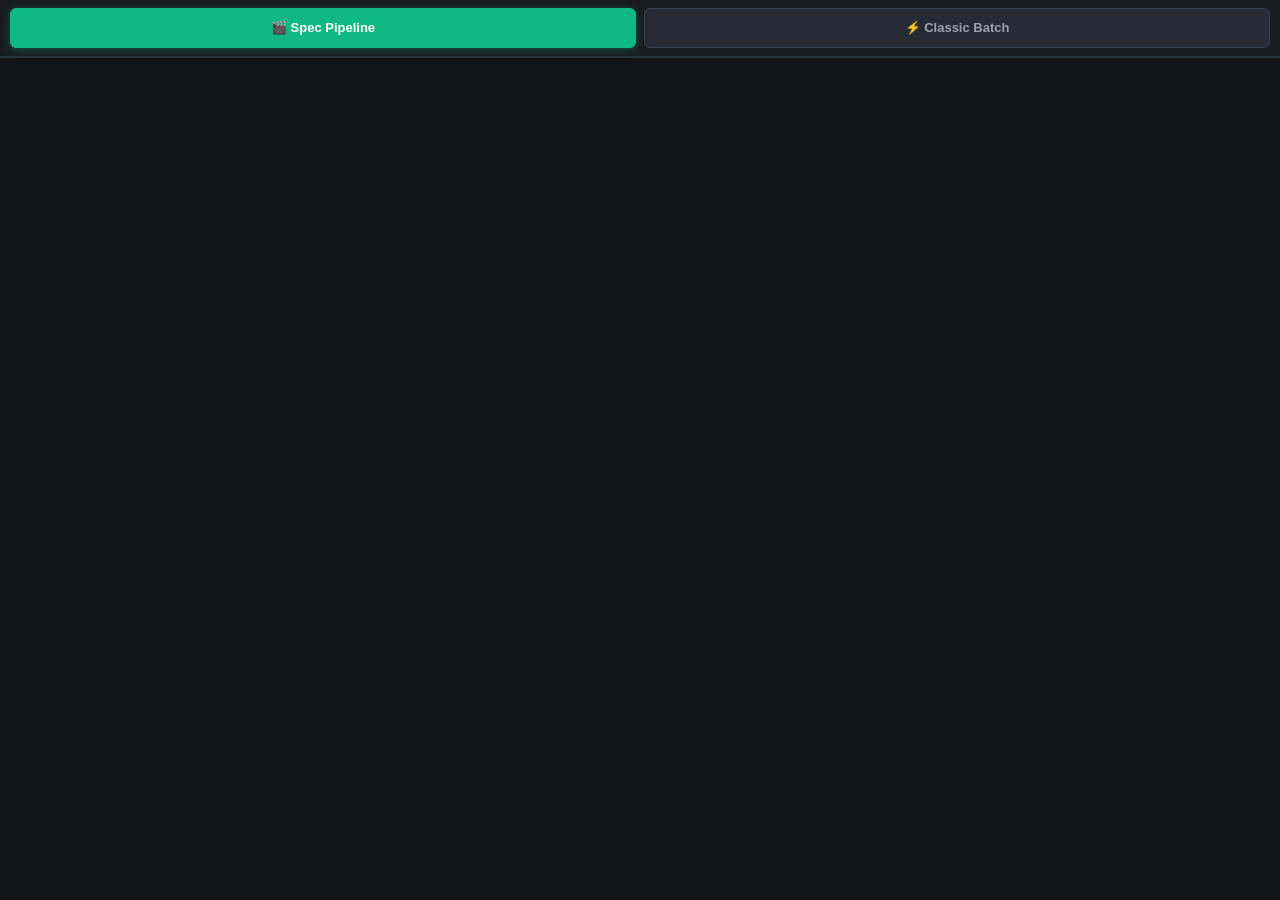
==== commit 5ddd0c62: "Harden reroll capture and add persistent diagnostics" ====
--- a/src/ui/side-panel/index.html
+++ b/src/ui/side-panel/index.html
@@ -32,6 +32,7 @@
     <script src="./flow-destination.js"></script>
     <script src="./pipeline-concurrency.js"></script>
     <script src="./reroll-history.js"></script>
+    <script src="./media-url.js"></script>
     <script type="module" src="./spec-pipeline.js"></script>
   </body>
 </html>
--- a/src/ui/side-panel/spec-pipeline.css
+++ b/src/ui/side-panel/spec-pipeline.css
@@ -751,4 +751,131 @@
   grid-column: 1 / -1;
   color: var(--text-muted);
   font-size: 10px;
-}+}
+
+.spec-view-tabs {
+  display: grid;
+  grid-template-columns: repeat(3, minmax(0, 1fr));
+  gap: 4px;
+  margin: 10px 0;
+  padding: 0 4px;
+  border-bottom: 1px solid var(--border-color);
+}
+
+.spec-view-tab {
+  display: flex;
+  align-items: center;
+  justify-content: center;
+  gap: 7px;
+  min-width: 0;
+  padding: 10px 8px;
+  border: 0;
+  border-bottom: 2px solid transparent;
+  background: transparent;
+  color: var(--text-muted);
+  font-size: 11px;
+  cursor: pointer;
+}
+
+.spec-view-tab:hover {
+  color: var(--text-primary);
+}
+
+.spec-view-tab.active {
+  border-bottom-color: var(--success-color);
+  color: var(--success-color);
+}
+
+.spec-view-panel {
+  display: none;
+}
+
+.spec-view-panel.active {
+  display: block;
+}
+
+.spec-tab-card {
+  margin-top: 0;
+}
+
+.spec-tab-panel-title {
+  color: var(--text-secondary);
+  font-size: 12px;
+  font-weight: 700;
+}
+
+.spec-settings-grid {
+  display: grid;
+  grid-template-columns: minmax(145px, 1fr) minmax(110px, 160px);
+  gap: 7px 10px;
+  align-items: center;
+  padding: 4px 10px 8px;
+}
+
+.spec-settings-grid label {
+  color: var(--text-muted);
+  font-size: 10px;
+}
+
+.spec-settings-grid select,
+.spec-settings-grid input {
+  width: 100%;
+  box-sizing: border-box;
+  padding: 6px 7px;
+  border: 1px solid var(--border-color);
+  border-radius: 5px;
+  background: var(--bg-primary);
+  color: var(--text-primary);
+  font-size: 10px;
+}
+
+.spec-settings-grid input:disabled,
+.spec-settings-grid select:disabled {
+  opacity: 0.72;
+}
+
+.spec-settings-note {
+  padding: 0 10px 9px;
+  color: var(--text-muted);
+  font-size: 9px;
+}
+
+.spec-debug-header {
+  display: flex;
+  align-items: center;
+  justify-content: space-between;
+  gap: 10px;
+  margin-bottom: 8px;
+}
+
+.spec-debug-actions {
+  display: flex;
+  justify-content: flex-end;
+  gap: 8px;
+}
+
+.spec-debug-log {
+  max-height: 180px;
+  margin: 0 10px 10px;
+  padding: 7px;
+  overflow: auto;
+  border-radius: 5px;
+  background: #090c12;
+  color: #cbd5e1;
+  font-family: ui-monospace, SFMono-Regular, Consolas, monospace;
+  font-size: 9px;
+  line-height: 1.45;
+}
+
+.spec-debug-entry.warn {
+  color: #fbbf24;
+}
+
+.spec-debug-entry.error {
+  color: #f87171;
+}
+
+.spec-debug-entry span,
+.spec-debug-empty {
+  color: #64748b;
+}
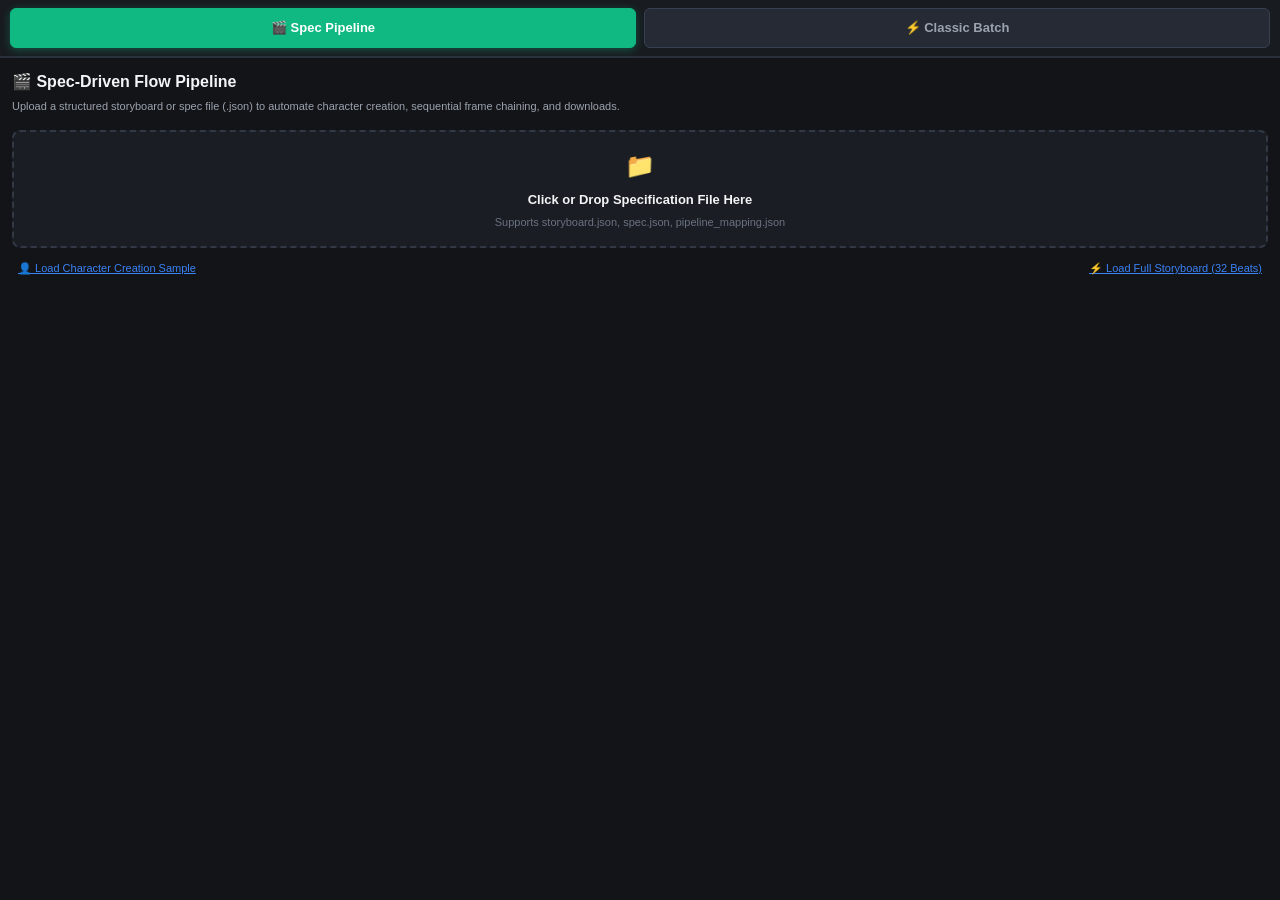
==== commit bb0acba5: "Merge pull request #1 from eren-yeager-21/feature/parallel-generation-baseline Feature/parallel gene" ====
--- a/src/ui/side-panel/index.html
+++ b/src/ui/side-panel/index.html
@@ -31,8 +31,6 @@
     </div>
     <script src="./flow-destination.js"></script>
     <script src="./pipeline-concurrency.js"></script>
-    <script src="./reroll-history.js"></script>
-    <script src="./media-url.js"></script>
     <script type="module" src="./spec-pipeline.js"></script>
   </body>
 </html>
--- a/src/ui/side-panel/spec-pipeline.css
+++ b/src/ui/side-panel/spec-pipeline.css
@@ -751,131 +751,4 @@
   grid-column: 1 / -1;
   color: var(--text-muted);
   font-size: 10px;
-}
-
-.spec-view-tabs {
-  display: grid;
-  grid-template-columns: repeat(3, minmax(0, 1fr));
-  gap: 4px;
-  margin: 10px 0;
-  padding: 0 4px;
-  border-bottom: 1px solid var(--border-color);
-}
-
-.spec-view-tab {
-  display: flex;
-  align-items: center;
-  justify-content: center;
-  gap: 7px;
-  min-width: 0;
-  padding: 10px 8px;
-  border: 0;
-  border-bottom: 2px solid transparent;
-  background: transparent;
-  color: var(--text-muted);
-  font-size: 11px;
-  cursor: pointer;
-}
-
-.spec-view-tab:hover {
-  color: var(--text-primary);
-}
-
-.spec-view-tab.active {
-  border-bottom-color: var(--success-color);
-  color: var(--success-color);
-}
-
-.spec-view-panel {
-  display: none;
-}
-
-.spec-view-panel.active {
-  display: block;
-}
-
-.spec-tab-card {
-  margin-top: 0;
-}
-
-.spec-tab-panel-title {
-  color: var(--text-secondary);
-  font-size: 12px;
-  font-weight: 700;
-}
-
-.spec-settings-grid {
-  display: grid;
-  grid-template-columns: minmax(145px, 1fr) minmax(110px, 160px);
-  gap: 7px 10px;
-  align-items: center;
-  padding: 4px 10px 8px;
-}
-
-.spec-settings-grid label {
-  color: var(--text-muted);
-  font-size: 10px;
-}
-
-.spec-settings-grid select,
-.spec-settings-grid input {
-  width: 100%;
-  box-sizing: border-box;
-  padding: 6px 7px;
-  border: 1px solid var(--border-color);
-  border-radius: 5px;
-  background: var(--bg-primary);
-  color: var(--text-primary);
-  font-size: 10px;
-}
-
-.spec-settings-grid input:disabled,
-.spec-settings-grid select:disabled {
-  opacity: 0.72;
-}
-
-.spec-settings-note {
-  padding: 0 10px 9px;
-  color: var(--text-muted);
-  font-size: 9px;
-}
-
-.spec-debug-header {
-  display: flex;
-  align-items: center;
-  justify-content: space-between;
-  gap: 10px;
-  margin-bottom: 8px;
-}
-
-.spec-debug-actions {
-  display: flex;
-  justify-content: flex-end;
-  gap: 8px;
-}
-
-.spec-debug-log {
-  max-height: 180px;
-  margin: 0 10px 10px;
-  padding: 7px;
-  overflow: auto;
-  border-radius: 5px;
-  background: #090c12;
-  color: #cbd5e1;
-  font-family: ui-monospace, SFMono-Regular, Consolas, monospace;
-  font-size: 9px;
-  line-height: 1.45;
-}
-
-.spec-debug-entry.warn {
-  color: #fbbf24;
-}
-
-.spec-debug-entry.error {
-  color: #f87171;
-}
-
-.spec-debug-entry span,
-.spec-debug-empty {
-  color: #64748b;
-}
+}
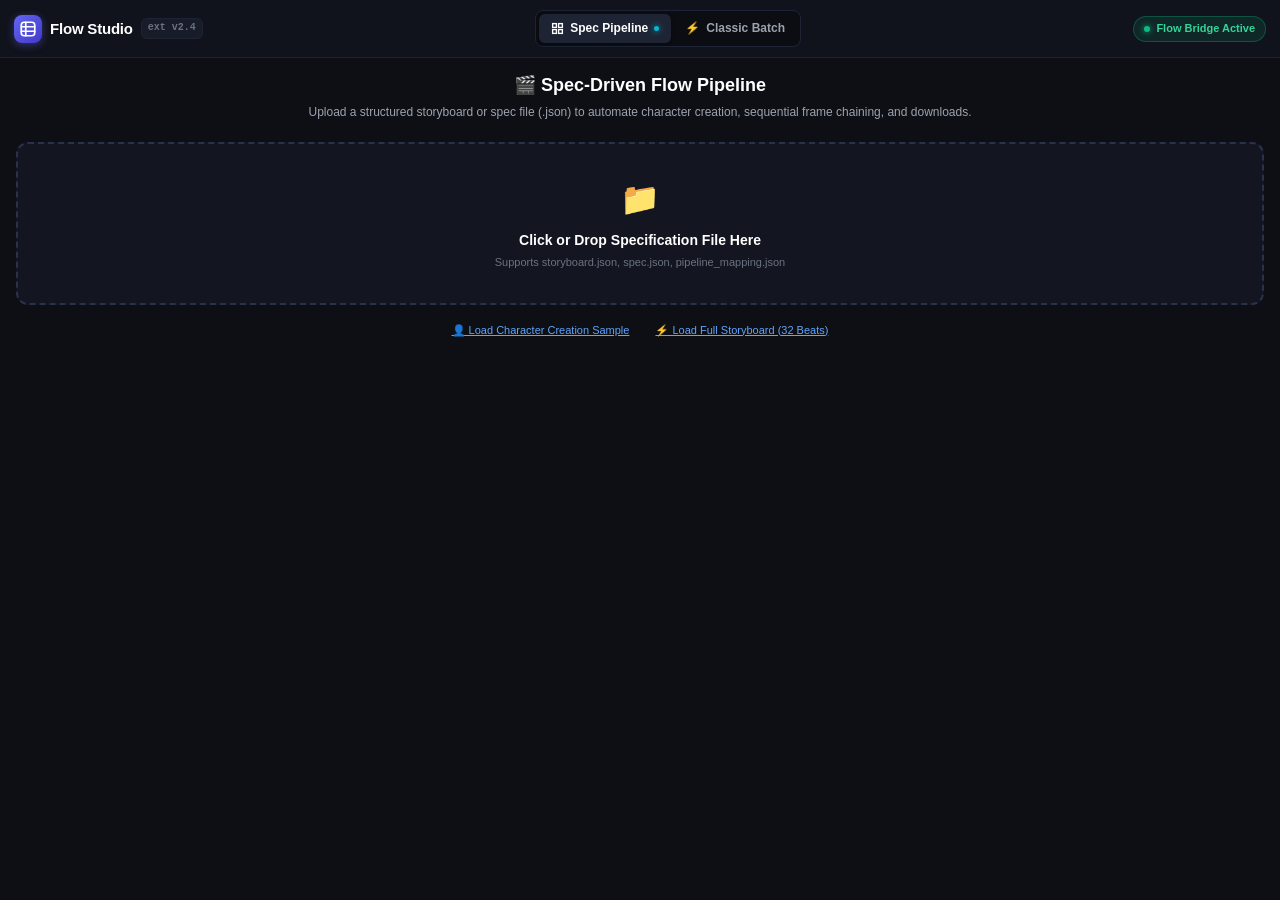
==== commit fd5821dc: "feat(ui): modern dark UI overhaul for Spec Pipeline matching Flow Studio design (excluding Anchors O" ====
--- a/src/ui/side-panel/index.html
+++ b/src/ui/side-panel/index.html
@@ -19,10 +19,39 @@
     <script type="module" crossorigin src="../../../assets/index.html-YcmfxOFZ.js"></script>
   </head>
   <body>
-    <div id="panel-tab-bar" class="panel-tab-bar">
-      <button id="tab-btn-spec" class="panel-tab-btn active">🎬 Spec Pipeline</button>
-      <button id="tab-btn-classic" class="panel-tab-btn">⚡ Classic Batch</button>
-    </div>
+    <header class="app-top-header">
+      <div class="header-branding">
+        <div class="app-icon-badge">
+          <svg width="18" height="18" viewBox="0 0 24 24" fill="none" stroke="currentColor" stroke-width="2.2" stroke-linecap="round" stroke-linejoin="round">
+            <rect x="3" y="3" width="18" height="18" rx="4"/>
+            <path d="M9 3v18"/>
+            <path d="M3 9h18"/>
+            <path d="M3 15h18"/>
+          </svg>
+        </div>
+        <span class="app-title">Flow Studio</span>
+        <span class="version-badge">ext v2.4</span>
+      </div>
+
+      <div id="panel-tab-bar" class="panel-tab-bar">
+        <button id="tab-btn-spec" class="panel-tab-btn active">
+          <svg width="13" height="13" viewBox="0 0 24 24" fill="none" stroke="currentColor" stroke-width="2.5"><rect x="3" y="3" width="7" height="7"/><rect x="14" y="3" width="7" height="7"/><rect x="14" y="14" width="7" height="7"/><rect x="3" y="14" width="7" height="7"/></svg>
+          <span>Spec Pipeline</span>
+          <span class="tab-active-dot"></span>
+        </button>
+        <button id="tab-btn-classic" class="panel-tab-btn">
+          <span>⚡</span> Classic Batch
+        </button>
+      </div>
+
+      <div class="header-right">
+        <div class="bridge-status-pill">
+          <span class="bridge-status-dot"></span>
+          <span>Flow Bridge Active</span>
+        </div>
+      </div>
+    </header>
+
     <div id="spec-container" class="panel-view active" style="display: block;">
       <div id="spec-pipeline-app"></div>
     </div>
@@ -30,7 +59,6 @@
       <div id="app"></div>
     </div>
     <script src="./flow-destination.js"></script>
-    <script src="./pipeline-concurrency.js"></script>
     <script type="module" src="./spec-pipeline.js"></script>
   </body>
 </html>
--- a/src/ui/side-panel/spec-pipeline.css
+++ b/src/ui/side-panel/spec-pipeline.css
@@ -1,302 +1,660 @@
-/* Spec Pipeline Side Panel Styles */
+/* Flow Studio - Spec Pipeline Modern Dark UI */
 :root {
-  --bg-primary: #121417;
-  --bg-secondary: #1a1d23;
-  --bg-tertiary: #252932;
-  --bg-hover: #2e3440;
-  --border-color: #323846;
-  --accent-color: #3b82f6;
-  --accent-hover: #2563eb;
-  --accent-light: rgba(59, 130, 246, 0.15);
-  --success-color: #10b981;
-  --success-light: rgba(16, 185, 129, 0.15);
-  --warning-color: #f59e0b;
-  --warning-light: rgba(245, 158, 11, 0.15);
-  --error-color: #ef4444;
-  --error-light: rgba(239, 68, 68, 0.15);
+  --bg-page: #0d0f14;
+  --bg-card: #131620;
+  --bg-card-alt: #181c2b;
+  --bg-card-hover: #1e2335;
+  --bg-input: #0b0d12;
+  --border-subtle: #1e2436;
+  --border-medium: #2a324b;
+  --border-bright: #3d4766;
+
+  --accent-purple: #6366f1;
+  --accent-purple-hover: #4f46e5;
+  --accent-purple-light: rgba(99, 102, 241, 0.15);
+  --accent-purple-glow: rgba(99, 102, 241, 0.4);
+
+  --accent-cyan: #06b6d4;
+  --accent-cyan-glow: rgba(6, 182, 212, 0.4);
+
+  --accent-green: #10b981;
+  --accent-green-light: rgba(16, 185, 129, 0.12);
+  --accent-green-border: rgba(16, 185, 129, 0.3);
+
+  --accent-amber: #f59e0b;
+  --accent-amber-light: rgba(245, 158, 11, 0.12);
+  --accent-amber-border: rgba(245, 158, 11, 0.3);
+
+  --accent-red: #ef4444;
+  --accent-red-light: rgba(239, 68, 68, 0.12);
+
+  --text-white: #ffffff;
   --text-primary: #f3f4f6;
   --text-secondary: #9ca3af;
   --text-muted: #6b7280;
-  --font-family: -apple-system, BlinkMacSystemFont, "Segoe UI", Roboto, Helvetica, Arial, sans-serif;
+  --text-dim: #4b5563;
+
+  --font-family: -apple-system, BlinkMacSystemFont, "Segoe UI", Roboto, Inter, Helvetica, Arial, sans-serif;
+  --font-mono: ui-monospace, SFMono-Regular, Menlo, Monaco, Consolas, "Liberation Mono", "Courier New", monospace;
+}
+
+* {
+  box-sizing: border-box;
 }
 
 body {
   margin: 0;
   padding: 0;
-  background-color: var(--bg-primary);
+  background-color: var(--bg-page);
   color: var(--text-primary);
   font-family: var(--font-family);
   font-size: 13px;
+  line-height: 1.45;
   overflow-x: hidden;
-}
-
-/* Tab Switcher Bar */
+  -webkit-font-smoothing: antialiased;
+}
+
+/* Scrollbar */
+::-webkit-scrollbar {
+  width: 6px;
+  height: 6px;
+}
+::-webkit-scrollbar-track {
+  background: var(--bg-page);
+}
+::-webkit-scrollbar-thumb {
+  background: var(--border-medium);
+  border-radius: 3px;
+}
+::-webkit-scrollbar-thumb:hover {
+  background: var(--border-bright);
+}
+
+/* ==========================================================================
+   Top Header Navigation
+   ========================================================================== */
+.app-top-header {
+  display: flex;
+  align-items: center;
+  justify-content: space-between;
+  padding: 10px 14px;
+  background: #10131b;
+  border-bottom: 1px solid var(--border-subtle);
+  position: sticky;
+  top: 0;
+  z-index: 9999;
+  gap: 10px;
+}
+
+.header-branding {
+  display: flex;
+  align-items: center;
+  gap: 8px;
+  flex-shrink: 0;
+}
+
+.app-icon-badge {
+  width: 28px;
+  height: 28px;
+  border-radius: 8px;
+  background: linear-gradient(135deg, #6366f1 0%, #4338ca 100%);
+  display: flex;
+  align-items: center;
+  justify-content: center;
+  color: #ffffff;
+  box-shadow: 0 2px 8px rgba(99, 102, 241, 0.4);
+}
+
+.app-title {
+  font-weight: 700;
+  font-size: 15px;
+  color: var(--text-white);
+  letter-spacing: -0.2px;
+}
+
+.version-badge {
+  font-size: 10px;
+  font-weight: 600;
+  padding: 2px 6px;
+  border-radius: 6px;
+  background: #181c28;
+  border: 1px solid var(--border-subtle);
+  color: var(--text-muted);
+  font-family: var(--font-mono);
+}
+
 .panel-tab-bar {
-  display: flex !important;
-  background: #181b20 !important;
-  border-bottom: 2px solid #2a303c !important;
-  padding: 8px 10px !important;
-  position: sticky !important;
-  top: 0 !important;
-  z-index: 99999 !important;
-  gap: 8px !important;
+  display: flex;
+  background: #0b0d12;
+  padding: 3px;
+  border-radius: 8px;
+  border: 1px solid var(--border-subtle);
+  gap: 2px;
 }
 
 .panel-tab-btn {
-  flex: 1;
-  background: #252a34;
-  color: #9ca3af;
-  border: 1px solid #374151;
+  display: flex;
+  align-items: center;
+  gap: 6px;
+  padding: 6px 12px;
   border-radius: 6px;
-  padding: 9px 12px;
-  font-size: 13px;
-  font-weight: 600;
-  cursor: pointer;
-  transition: all 0.2s;
-  display: flex;
-  align-items: center;
-  justify-content: center;
+  font-size: 12px;
+  font-weight: 600;
+  background: transparent;
+  border: none;
+  color: var(--text-secondary);
+  cursor: pointer;
+  transition: all 0.18s ease;
+  white-space: nowrap;
+}
+
+.panel-tab-btn:hover {
+  color: var(--text-white);
+  background: rgba(255, 255, 255, 0.04);
+}
+
+.panel-tab-btn.active {
+  background: #1e2434;
+  color: var(--text-white);
+  box-shadow: 0 1px 4px rgba(0, 0, 0, 0.3);
+}
+
+.tab-active-dot {
+  width: 5px;
+  height: 5px;
+  border-radius: 50%;
+  background: var(--accent-cyan);
+  display: inline-block;
+  box-shadow: 0 0 6px var(--accent-cyan);
+}
+
+.header-right {
+  display: flex;
+  align-items: center;
+  gap: 8px;
+  flex-shrink: 0;
+}
+
+.bridge-status-pill {
+  display: flex;
+  align-items: center;
   gap: 6px;
-}
-
-.panel-tab-btn:hover {
-  background: #2e3542;
-  color: #f3f4f6;
-}
-
-.panel-tab-btn.active {
-  color: #ffffff !important;
-  background: #10b981 !important;
-  border-color: #10b981 !important;
-  box-shadow: 0 2px 8px rgba(16, 185, 129, 0.35) !important;
+  padding: 4px 10px;
+  border-radius: 9999px;
+  background: var(--accent-green-light);
+  border: 1px solid var(--accent-green-border);
+  color: #34d399;
+  font-size: 11px;
+  font-weight: 600;
+}
+
+.bridge-status-dot {
+  width: 6px;
+  height: 6px;
+  border-radius: 50%;
+  background: var(--accent-green);
+  box-shadow: 0 0 6px var(--accent-green);
 }
 
 .panel-view {
   display: none;
 }
-
 .panel-view.active {
   display: block;
 }
 
-/* Spec Pipeline Container */
+/* ==========================================================================
+   Spec App Container & Layout
+   ========================================================================== */
 #spec-pipeline-app {
-  padding: 12px;
+  padding: 14px 16px;
   max-width: 100%;
-  box-sizing: border-box;
-}
-
-/* Header & Upload Section */
-.spec-header {
+  margin: 0 auto;
+}
+
+/* Project Header Card */
+.project-header-box {
+  display: flex;
+  justify-content: space-between;
+  align-items: flex-start;
+  margin-bottom: 14px;
+  gap: 12px;
+}
+
+.project-title-area {
+  display: flex;
+  flex-direction: column;
+  gap: 4px;
+}
+
+.project-title-row {
+  display: flex;
+  align-items: center;
+  gap: 8px;
+  flex-wrap: wrap;
+}
+
+.project-title {
+  font-size: 17px;
+  font-weight: 700;
+  color: var(--text-white);
+  letter-spacing: -0.2px;
+}
+
+.badge-spec-count {
+  font-size: 11px;
+  font-weight: 600;
+  padding: 2px 8px;
+  border-radius: 9999px;
+  background: rgba(99, 102, 241, 0.18);
+  border: 1px solid rgba(99, 102, 241, 0.35);
+  color: #c7d2fe;
+}
+
+.project-folder-label {
+  font-size: 11px;
+  color: var(--text-muted);
+  display: flex;
+  align-items: center;
+  gap: 6px;
+  word-break: break-all;
+}
+
+.project-folder-label strong {
+  color: var(--text-secondary);
+}
+
+.project-header-actions {
+  display: flex;
+  gap: 8px;
+  align-items: center;
+  flex-shrink: 0;
+}
+
+/* Buttons */
+.btn-dark-pill {
+  display: inline-flex;
+  align-items: center;
+  gap: 6px;
+  padding: 6px 12px;
+  border-radius: 6px;
+  background: #181c28;
+  border: 1px solid var(--border-medium);
+  color: #d1d5db;
+  font-size: 12px;
+  font-weight: 600;
+  cursor: pointer;
+  transition: all 0.18s ease;
+  white-space: nowrap;
+}
+
+.btn-dark-pill:hover {
+  background: #202638;
+  border-color: var(--border-bright);
+  color: var(--text-white);
+}
+
+/* ==========================================================================
+   Google Flow Collection Destination Card
+   ========================================================================== */
+.collection-destination {
+  background: var(--bg-card);
+  border: 1px solid var(--border-subtle);
+  border-radius: 8px;
+  padding: 12px 14px;
+  margin-bottom: 14px;
+}
+
+.collection-header-row {
+  display: flex;
+  justify-content: space-between;
+  align-items: center;
+  margin-bottom: 8px;
+}
+
+.collection-title {
+  display: flex;
+  align-items: center;
+  gap: 6px;
+  font-weight: 600;
+  font-size: 12px;
+  color: var(--text-white);
+}
+
+.collection-synced-badge {
+  display: flex;
+  align-items: center;
+  gap: 4px;
+  color: #34d399;
+  font-size: 11px;
+  font-weight: 600;
+}
+
+.collection-input-row {
+  display: flex;
+  gap: 8px;
+}
+
+.collection-input-row input {
+  flex: 1;
+  background: var(--bg-input);
+  border: 1px solid var(--border-medium);
+  border-radius: 6px;
+  padding: 8px 12px;
+  color: var(--text-white);
+  font-size: 12px;
+  font-family: var(--font-mono);
+  outline: none;
+  transition: border-color 0.2s;
+}
+
+.collection-input-row input:focus {
+  border-color: var(--accent-purple);
+  box-shadow: 0 0 0 2px rgba(99, 102, 241, 0.2);
+}
+
+.collection-helper {
+  margin-top: 6px;
+  font-size: 11px;
+  color: var(--text-muted);
+  line-height: 1.4;
+}
+
+/* ==========================================================================
+   Metrics Dashboard (3-Box Grid)
+   ========================================================================== */
+.metrics-dashboard-grid {
+  display: grid;
+  grid-template-columns: repeat(3, 1fr);
+  gap: 10px;
+  margin-bottom: 14px;
+}
+
+.metric-card {
+  background: var(--bg-card);
+  border: 1px solid var(--border-subtle);
+  border-radius: 8px;
+  padding: 12px 14px;
+  display: flex;
+  flex-direction: column;
+  transition: border-color 0.2s;
+}
+
+.metric-card:hover {
+  border-color: var(--border-medium);
+}
+
+.metric-card-label {
+  font-size: 10px;
+  font-weight: 700;
+  text-transform: uppercase;
+  letter-spacing: 0.6px;
+  color: var(--text-muted);
+}
+
+.metric-card-label.completed {
+  color: var(--accent-green);
+}
+
+.metric-card-val {
+  font-size: 24px;
+  font-weight: 700;
+  color: var(--text-white);
+  line-height: 1.15;
+  margin: 6px 0 2px;
+}
+
+.metric-card-val.completed {
+  color: var(--accent-green);
+}
+
+.metric-card-sub {
+  font-size: 11px;
+  color: var(--text-dim);
+}
+
+/* ==========================================================================
+   Pipeline Progress & Actions
+   ========================================================================== */
+.pipeline-progress-container {
   margin-bottom: 16px;
 }
 
-.spec-header h2 {
-  font-size: 16px;
-  margin: 0 0 4px 0;
+.pipeline-status-row {
+  display: flex;
+  justify-content: space-between;
+  align-items: center;
+  font-size: 12px;
+  font-weight: 600;
+  color: var(--text-secondary);
+  margin-bottom: 8px;
+}
+
+.pipeline-progress-track {
+  width: 100%;
+  height: 7px;
+  background: #181c28;
+  border-radius: 9999px;
+  overflow: hidden;
+  margin-bottom: 12px;
+}
+
+.pipeline-progress-bar {
+  height: 100%;
+  width: 0%;
+  background: linear-gradient(90deg, #06b6d4, #3b82f6);
+  border-radius: 9999px;
+  transition: width 0.35s ease;
+  box-shadow: 0 0 10px var(--accent-cyan-glow);
+}
+
+.pipeline-action-buttons {
+  display: flex;
+  gap: 10px;
+  align-items: center;
+}
+
+.btn-start-pipeline {
+  flex: 1;
+  display: inline-flex;
+  align-items: center;
+  justify-content: center;
+  gap: 8px;
+  padding: 10px 18px;
+  border-radius: 7px;
+  background: linear-gradient(135deg, #6366f1 0%, #4f46e5 100%);
+  color: #ffffff;
+  font-size: 13px;
+  font-weight: 600;
+  border: none;
+  cursor: pointer;
+  transition: all 0.2s ease;
+  box-shadow: 0 2px 10px var(--accent-purple-glow);
+}
+
+.btn-start-pipeline:hover:not(:disabled) {
+  background: linear-gradient(135deg, #7175f5 0%, #5b52eb 100%);
+  box-shadow: 0 4px 14px rgba(99, 102, 241, 0.5);
+  transform: translateY(-1px);
+}
+
+.btn-start-pipeline:disabled {
+  opacity: 0.55;
+  cursor: not-allowed;
+  transform: none;
+  box-shadow: none;
+}
+
+.btn-pause-pipeline {
+  padding: 10px 16px;
+  border-radius: 7px;
+  background: #181c28;
+  border: 1px solid var(--border-medium);
+  color: #d1d5db;
+  font-size: 13px;
+  font-weight: 600;
+  cursor: pointer;
+  transition: all 0.18s;
+}
+
+.btn-pause-pipeline:hover:not(:disabled) {
+  background: #202638;
+  color: #ffffff;
+}
+
+.btn-pause-pipeline:disabled {
+  opacity: 0.45;
+  cursor: not-allowed;
+}
+
+.btn-download-all {
+  display: inline-flex;
+  align-items: center;
+  gap: 6px;
+  padding: 10px 16px;
+  border-radius: 7px;
+  background: #181c28;
+  border: 1px solid var(--border-medium);
+  color: #9ca3af;
+  font-size: 13px;
+  font-weight: 600;
+  cursor: pointer;
+  transition: all 0.18s;
+  white-space: nowrap;
+}
+
+.btn-download-all:hover:not(:disabled) {
+  background: #202638;
+  border-color: var(--border-bright);
+  color: var(--text-white);
+}
+
+.btn-download-all:disabled {
+  opacity: 0.4;
+  cursor: not-allowed;
+}
+
+/* ==========================================================================
+   Characters & References Section
+   ========================================================================== */
+.section-accordion-header {
+  display: flex;
+  justify-content: space-between;
+  align-items: center;
+  padding: 10px 14px;
+  background: var(--bg-card);
+  border: 1px solid var(--border-subtle);
+  border-radius: 8px;
+  cursor: pointer;
+  margin-bottom: 12px;
+  user-select: none;
+  transition: background 0.18s;
+}
+
+.section-accordion-header:hover {
+  background: var(--bg-card-alt);
+}
+
+.accordion-title-left {
+  display: flex;
+  align-items: center;
+  gap: 8px;
+  font-size: 12px;
   font-weight: 700;
+  color: var(--text-primary);
+  text-transform: uppercase;
+  letter-spacing: 0.5px;
+}
+
+.accordion-badge {
+  font-size: 10px;
+  padding: 1px 7px;
+  border-radius: 9999px;
+  background: #252a3a;
+  color: var(--text-secondary);
+}
+
+.accordion-actions-right {
   display: flex;
   align-items: center;
   gap: 8px;
 }
 
-.spec-header p {
-  margin: 0;
-  color: var(--text-secondary);
-  font-size: 11px;
-}
-
-.dropzone {
-  border: 2px dashed var(--border-color);
-  border-radius: 8px;
-  padding: 16px;
-  text-align: center;
-  background: var(--bg-secondary);
-  cursor: pointer;
-  transition: all 0.2s ease;
-  margin-top: 10px;
-}
-
-.dropzone:hover, .dropzone.dragover {
-  border-color: var(--accent-color);
-  background: var(--accent-light);
-}
-
-.dropzone-icon {
-  font-size: 24px;
-  margin-bottom: 6px;
-}
-
-.dropzone-text {
-  font-weight: 600;
-  margin-bottom: 4px;
-}
-
-.dropzone-sub {
-  font-size: 11px;
-  color: var(--text-muted);
-}
-
-.sample-load-bar {
-  display: flex;
+.characters-list {
+  display: flex;
+  flex-direction: column;
   gap: 8px;
-  margin-top: 8px;
-  align-items: center;
-  justify-content: space-between;
-}
-
-.btn-link {
-  background: none;
-  border: none;
-  color: var(--accent-color);
-  cursor: pointer;
-  font-size: 11px;
-  padding: 4px 6px;
-  border-radius: 4px;
-  text-decoration: underline;
-}
-
-.btn-link:hover {
-  color: var(--accent-hover);
-}
-
-/* Project Status Bar */
-.project-card {
-  background: var(--bg-secondary);
-  border: 1px solid var(--border-color);
+  margin-bottom: 16px;
+}
+
+.character-card {
+  background: var(--bg-card);
+  border: 1px solid var(--border-subtle);
   border-radius: 8px;
   padding: 12px;
-  margin-bottom: 14px;
-}
-
-.project-title-row {
-  display: flex;
+}
+
+.char-header-row {
+  display: flex;
+  align-items: center;
   justify-content: space-between;
-  align-items: center;
-  margin-bottom: 8px;
-}
-
-.project-name {
-  font-weight: 700;
-  font-size: 14px;
-  color: #fff;
-}
-
-.project-stats {
-  display: grid;
-  grid-template-columns: repeat(3, 1fr);
-  gap: 6px;
-  margin-bottom: 10px;
-}
-
-.stat-box {
-  background: var(--bg-tertiary);
-  padding: 6px 8px;
-  border-radius: 6px;
-  text-align: center;
-}
-
-.stat-val {
+}
+
+.char-info {
+  display: flex;
+  align-items: center;
+  gap: 10px;
+}
+
+.char-avatar {
+  width: 32px;
+  height: 32px;
+  border-radius: 50%;
+  background: #1e2434;
+  display: flex;
+  align-items: center;
+  justify-content: center;
   font-size: 15px;
-  font-weight: 700;
-  color: #fff;
-}
-
-.stat-lbl {
+  border: 1px solid var(--border-medium);
+}
+
+.char-name {
+  font-weight: 600;
+  font-size: 13px;
+  color: var(--text-white);
+}
+
+.char-tag {
+  font-size: 11px;
+  color: var(--accent-purple);
+  font-family: var(--font-mono);
+}
+
+.badge {
   font-size: 10px;
-  color: var(--text-muted);
-  text-transform: uppercase;
-}
-
-.pipeline-actions {
-  display: flex;
-  gap: 6px;
-}
-
-.btn {
-  display: inline-flex;
-  align-items: center;
-  justify-content: center;
-  gap: 6px;
-  padding: 8px 12px;
-  font-size: 12px;
-  font-weight: 600;
-  border-radius: 6px;
-  border: none;
-  cursor: pointer;
-  transition: all 0.2s;
-}
-
-.btn-primary {
-  background: var(--accent-color);
-  color: #fff;
-}
-.btn-primary:hover:not(:disabled) {
-  background: var(--accent-hover);
-}
-
-.btn-secondary {
-  background: var(--bg-tertiary);
-  color: var(--text-primary);
-  border: 1px solid var(--border-color);
-}
-.btn-secondary:hover:not(:disabled) {
-  background: var(--bg-hover);
-}
-
-.btn-warning {
-  background: var(--warning-color);
-  color: #000;
-}
-
-.btn:disabled {
-  opacity: 0.5;
-  cursor: not-allowed;
-}
-
-/* Sections */
-.section-title {
-  font-size: 12px;
-  font-weight: 700;
-  text-transform: uppercase;
-  letter-spacing: 0.5px;
-  color: var(--text-secondary);
-  margin: 14px 0 8px;
-  display: flex;
-  align-items: center;
-  justify-content: space-between;
-}
-
-/* Characters Grid */
-.characters-list {
-  display: flex;
-  flex-direction: column;
-  gap: 6px;
-  margin-bottom: 14px;
-}
-
-.character-card {
-  display: flex;
-  flex-direction: column;
-  background: var(--bg-secondary);
-  border: 1px solid var(--border-color);
-  border-radius: 6px;
-  padding: 10px;
-  gap: 8px;
-}
-
-.char-header-row {
-  display: flex;
-  align-items: center;
-  justify-content: space-between;
+  padding: 2px 7px;
+  border-radius: 9999px;
+  font-weight: 600;
+}
+
+.badge-verified {
+  background: var(--accent-green-light);
+  border: 1px solid var(--accent-green-border);
+  color: #34d399;
+}
+
+.badge-missing {
+  background: var(--accent-amber-light);
+  border: 1px solid var(--accent-amber-border);
+  color: var(--accent-amber);
 }
 
 .char-prompt-container {
-  background: var(--bg-primary);
-  border: 1px solid var(--border-color);
+  background: var(--bg-input);
+  border: 1px solid var(--border-subtle);
   border-radius: 6px;
   padding: 8px 10px;
-  margin-top: 2px;
+  margin-top: 8px;
 }
 
 .char-prompt-label-row {
@@ -314,254 +672,659 @@
 }
 
 .btn-copy-prompt {
-  background: var(--bg-tertiary);
-  border: 1px solid var(--border-color);
-  color: var(--accent-color);
+  background: #181c28;
+  border: 1px solid var(--border-medium);
+  color: var(--accent-purple);
   border-radius: 4px;
   font-size: 11px;
   padding: 2px 8px;
   cursor: pointer;
-  transition: all 0.2s ease;
-  font-weight: 600;
-}
-
-.btn-copy-prompt:hover {
-  background: var(--accent-color);
-  color: #fff;
 }
 
 .char-prompt-body {
   font-size: 11px;
+  color: var(--text-secondary);
   line-height: 1.4;
-  color: var(--text-primary);
   word-break: break-word;
-  user-select: text;
 }
 
 .char-ref-pill {
   font-size: 10px;
-  color: var(--accent-color);
-  margin-top: 6px;
-  font-family: monospace;
-}
-
-.char-info {
+  color: var(--accent-purple);
+  margin-top: 4px;
+  font-family: var(--font-mono);
+}
+
+/* ==========================================================================
+   Visual Production Sequence Header & Filter Bar
+   ========================================================================== */
+.sequence-header-row {
+  display: flex;
+  justify-content: space-between;
+  align-items: center;
+  margin: 18px 0 10px;
+  gap: 10px;
+}
+
+.sequence-title-area {
   display: flex;
   align-items: center;
   gap: 8px;
 }
 
-.char-avatar {
-  width: 28px;
-  height: 28px;
+.sequence-title {
+  font-size: 13px;
+  font-weight: 700;
+  color: var(--text-white);
+  text-transform: uppercase;
+  letter-spacing: 0.6px;
+}
+
+.badge-sequence-count {
+  font-size: 11px;
+  font-weight: 600;
+  padding: 2px 8px;
+  border-radius: 9999px;
+  background: #1c2130;
+  border: 1px solid var(--border-medium);
+  color: var(--text-secondary);
+}
+
+.sequence-header-actions {
+  display: flex;
+  align-items: center;
+  gap: 8px;
+}
+
+.btn-add-frame {
+  background: var(--accent-purple);
+  border: none;
+  color: #ffffff;
+  border-radius: 6px;
+  padding: 6px 12px;
+  font-size: 12px;
+  font-weight: 600;
+  cursor: pointer;
+  display: inline-flex;
+  align-items: center;
+  gap: 4px;
+  transition: background 0.18s;
+}
+
+.btn-add-frame:hover {
+  background: var(--accent-purple-hover);
+}
+
+/* Search Box */
+.sequence-search-box {
+  position: relative;
+  margin-bottom: 10px;
+}
+
+.sequence-search-icon {
+  position: absolute;
+  left: 12px;
+  top: 50%;
+  transform: translateY(-50%);
+  color: var(--text-dim);
+  pointer-events: none;
+  font-size: 13px;
+}
+
+.sequence-search-input {
+  width: 100%;
+  background: #11141c;
+  border: 1px solid var(--border-medium);
+  border-radius: 8px;
+  padding: 9px 12px 9px 36px;
+  color: var(--text-white);
+  font-size: 12px;
+  outline: none;
+  transition: all 0.2s;
+}
+
+.sequence-search-input:focus {
+  border-color: var(--accent-purple);
+  background: #131722;
+  box-shadow: 0 0 0 2px rgba(99, 102, 241, 0.15);
+}
+
+.sequence-search-input::placeholder {
+  color: #555e75;
+}
+
+/* Filter Pills (All, Pending, Completed - NO Anchors Only) */
+.filter-pills-row {
+  display: flex;
+  gap: 8px;
+  margin-bottom: 16px;
+}
+
+.filter-pill {
+  padding: 5px 14px;
+  border-radius: 9999px;
+  font-size: 12px;
+  font-weight: 600;
+  background: #131620;
+  border: 1px solid var(--border-subtle);
+  color: var(--text-secondary);
+  cursor: pointer;
+  transition: all 0.18s ease;
+  user-select: none;
+}
+
+.filter-pill:hover {
+  background: #1c2130;
+  border-color: var(--border-medium);
+  color: var(--text-white);
+}
+
+.filter-pill.active {
+  background: #252a3b;
+  border-color: #3b435c;
+  color: var(--text-white);
+  box-shadow: 0 1px 4px rgba(0, 0, 0, 0.3);
+}
+
+/* ==========================================================================
+   Frame Cards
+   ========================================================================== */
+.frames-list {
+  display: flex;
+  flex-direction: column;
+  gap: 16px;
+}
+
+.frame-card {
+  background: var(--bg-card);
+  border: 1px solid var(--border-subtle);
+  border-radius: 12px;
+  padding: 16px;
+  transition: border-color 0.2s, box-shadow 0.2s;
+}
+
+.frame-card.active {
+  border-color: var(--accent-purple);
+  box-shadow: 0 0 14px var(--accent-purple-glow);
+}
+
+.frame-card.completed {
+  border-color: rgba(16, 185, 129, 0.35);
+}
+
+.frame-card.failed {
+  border-color: rgba(239, 68, 68, 0.4);
+}
+
+.frame-card-header {
+  display: flex;
+  justify-content: space-between;
+  align-items: center;
+  gap: 8px;
+  margin-bottom: 12px;
+  flex-wrap: wrap;
+}
+
+.frame-header-left {
+  display: flex;
+  align-items: center;
+  gap: 8px;
+  flex-wrap: wrap;
+}
+
+.frame-title-text {
+  font-size: 14px;
+  font-weight: 700;
+  color: var(--text-white);
+}
+
+/* Continuity Pills */
+.continuity-pill {
+  font-size: 11px;
+  font-weight: 600;
+  padding: 3px 9px;
+  border-radius: 9999px;
+  display: inline-flex;
+  align-items: center;
+  gap: 4px;
+}
+
+.continuity-pill.anchor {
+  background: rgba(99, 102, 241, 0.16);
+  border: 1px solid rgba(99, 102, 241, 0.35);
+  color: #a5b4fc;
+}
+
+.continuity-pill.chained {
+  background: var(--accent-amber-light);
+  border: 1px solid var(--accent-amber-border);
+  color: #fbbf24;
+}
+
+.timestamp-pill {
+  font-size: 11px;
+  font-weight: 500;
+  padding: 3px 8px;
+  border-radius: 9999px;
+  background: #171b28;
+  border: 1px solid var(--border-medium);
+  color: var(--text-secondary);
+  font-family: var(--font-mono);
+}
+
+.status-pill {
+  display: inline-flex;
+  align-items: center;
+  gap: 6px;
+  padding: 3px 10px;
+  border-radius: 9999px;
+  font-size: 11px;
+  font-weight: 600;
+  background: #171b28;
+  border: 1px solid var(--border-medium);
+  color: var(--text-secondary);
+}
+
+.status-pill.completed {
+  background: var(--accent-green-light);
+  border-color: var(--accent-green-border);
+  color: #34d399;
+}
+
+.status-pill.generating {
+  background: rgba(6, 182, 212, 0.14);
+  border-color: rgba(6, 182, 212, 0.35);
+  color: #22d3ee;
+}
+
+.status-pill.failed {
+  background: var(--accent-red-light);
+  border-color: rgba(239, 68, 68, 0.3);
+  color: #f87171;
+}
+
+.status-indicator-dot {
+  width: 6px;
+  height: 6px;
   border-radius: 50%;
-  background: var(--bg-tertiary);
-  display: flex;
-  align-items: center;
-  justify-content: center;
-  font-size: 14px;
-  border: 1px solid var(--border-color);
-}
-
-.char-name {
-  font-weight: 600;
-  font-size: 12px;
-}
-
-.char-tag {
-  font-size: 11px;
-  color: var(--accent-color);
-  font-family: monospace;
-}
-
-.badge {
+  background: var(--text-dim);
+}
+
+.status-pill.completed .status-indicator-dot {
+  background: var(--accent-green);
+  box-shadow: 0 0 6px var(--accent-green);
+}
+
+.status-pill.generating .status-indicator-dot {
+  background: var(--accent-cyan);
+  box-shadow: 0 0 6px var(--accent-cyan);
+}
+
+.status-pill.failed .status-indicator-dot {
+  background: var(--accent-red);
+}
+
+/* Narration Script Box */
+.frame-narration-box {
+  background: rgba(30, 27, 75, 0.55);
+  border: 1px solid rgba(99, 102, 241, 0.28);
+  border-radius: 8px;
+  padding: 10px 14px;
+  margin-bottom: 10px;
+}
+
+.narration-header {
   font-size: 10px;
+  font-weight: 700;
+  text-transform: uppercase;
+  letter-spacing: 0.6px;
+  color: #818cf8;
+  display: flex;
+  align-items: center;
+  gap: 6px;
+  margin-bottom: 4px;
+}
+
+.narration-text {
+  font-size: 13px;
+  font-style: italic;
+  color: var(--text-white);
+  font-weight: 600;
+  line-height: 1.4;
+}
+
+/* Visual Production Prompt Box */
+.frame-prompt-box {
+  background: #151824;
+  border: 1px solid var(--border-subtle);
+  border-radius: 8px;
+  padding: 12px 14px;
+  margin-bottom: 10px;
+}
+
+.prompt-header-row {
+  display: flex;
+  justify-content: space-between;
+  align-items: center;
+  margin-bottom: 6px;
+}
+
+.prompt-header-label {
+  font-size: 10px;
+  font-weight: 700;
+  text-transform: uppercase;
+  letter-spacing: 0.6px;
+  color: var(--text-muted);
+}
+
+.btn-copy-prompt-text {
+  display: inline-flex;
+  align-items: center;
+  gap: 4px;
+  background: transparent;
+  border: none;
+  color: var(--text-secondary);
+  font-size: 11px;
+  cursor: pointer;
   padding: 2px 6px;
   border-radius: 4px;
-  font-weight: 600;
-}
-
-.badge-verified {
-  background: var(--success-light);
-  color: var(--success-color);
-}
-
-.badge-missing {
-  background: var(--warning-light);
-  color: var(--warning-color);
-}
-
-/* Frames List */
-.frames-list {
-  display: flex;
-  flex-direction: column;
-  gap: 10px;
-}
-
-.frame-card {
-  background: var(--bg-secondary);
-  border: 1px solid var(--border-color);
+  transition: all 0.18s;
+}
+
+.btn-copy-prompt-text:hover {
+  color: var(--text-white);
+  background: #20273a;
+}
+
+.prompt-content-text {
+  font-size: 12px;
+  line-height: 1.5;
+  color: #d1d5db;
+  word-break: break-word;
+}
+
+.prompt-content-text.collapsed {
+  display: -webkit-box;
+  -webkit-line-clamp: 2;
+  -webkit-box-orient: vertical;
+  overflow: hidden;
+}
+
+.btn-toggle-prompt-expand {
+  background: none;
+  border: none;
+  color: #60a5fa;
+  font-size: 11px;
+  cursor: pointer;
+  padding: 4px 0 0 0;
+  display: inline-block;
+}
+
+.btn-toggle-prompt-expand:hover {
+  text-decoration: underline;
+}
+
+/* Reference & Style Continuity Directives Accordion */
+.directives-accordion {
+  background: #141724;
+  border: 1px solid var(--border-subtle);
+  border-radius: 6px;
+  margin-bottom: 10px;
+  overflow: hidden;
+}
+
+.directives-accordion-toggle {
+  display: flex;
+  justify-content: space-between;
+  align-items: center;
+  padding: 8px 12px;
+  cursor: pointer;
+  user-select: none;
+  font-size: 11px;
+  transition: background 0.18s;
+}
+
+.directives-accordion-toggle:hover {
+  background: #1a1e2f;
+}
+
+.directives-toggle-left {
+  display: flex;
+  align-items: center;
+  gap: 6px;
+  color: #e5e7eb;
+  font-weight: 600;
+}
+
+.badge-auto-appended {
+  font-size: 10px;
+  padding: 1px 6px;
+  border-radius: 4px;
+  background: #20273a;
+  color: var(--text-muted);
+  font-weight: normal;
+}
+
+.directives-chevron {
+  color: var(--text-dim);
+  transition: transform 0.2s ease;
+  font-size: 12px;
+}
+
+.directives-content {
+  display: none;
+  padding: 10px 12px;
+  border-top: 1px solid var(--border-subtle);
+  font-family: var(--font-mono);
+  font-size: 10.5px;
+  line-height: 1.45;
+  color: #9ca3af;
+  white-space: pre-wrap;
+  background: #0f121a;
+  max-height: 120px;
+  overflow-y: auto;
+}
+
+.directives-accordion.open .directives-content {
+  display: block;
+}
+
+.directives-accordion.open .directives-chevron {
+  transform: rotate(180deg);
+}
+
+/* Flow Title & Ref Mapping Row */
+.frame-flow-title-row {
+  background: #131622;
+  border: 1px solid var(--border-subtle);
+  border-radius: 6px;
+  padding: 8px 12px;
+  display: flex;
+  justify-content: space-between;
+  align-items: center;
+  font-size: 11px;
+  margin-bottom: 10px;
+  flex-wrap: wrap;
+  gap: 6px;
+}
+
+.flow-title-side {
+  display: flex;
+  align-items: center;
+  gap: 6px;
+  color: var(--text-secondary);
+}
+
+.flow-title-side strong {
+  color: var(--text-white);
+  cursor: text;
+}
+
+.flow-ref-side {
+  display: flex;
+  align-items: center;
+  gap: 6px;
+  font-size: 11px;
+  color: var(--text-muted);
+}
+
+.flow-ref-file {
+  color: #f59e0b;
+  font-family: var(--font-mono);
+}
+
+.flow-ref-arrow {
+  color: var(--accent-green);
+  font-weight: bold;
+}
+
+.flow-ref-target {
+  color: #34d399;
+  font-weight: 600;
+}
+
+/* Image Preview Box */
+.frame-image-container {
+  background: #ffffff;
   border-radius: 8px;
-  padding: 10px;
-  transition: border-color 0.2s;
-}
-
-.frame-card.active {
-  border-color: var(--accent-color);
-  box-shadow: 0 0 8px rgba(59, 130, 246, 0.3);
-}
-
-.frame-card.completed {
-  border-color: var(--success-color);
-}
-
-.frame-card.failed {
-  border-color: var(--error-color);
-}
-
-.frame-card-header {
-  display: flex;
-  justify-content: space-between;
-  align-items: center;
-  margin-bottom: 6px;
-}
-
-.frame-id-row {
+  position: relative;
+  min-height: 220px;
+  display: flex;
+  align-items: center;
+  justify-content: center;
+  overflow: hidden;
+  margin-bottom: 12px;
+}
+
+.frame-badge-overlay {
+  position: absolute;
+  top: 10px;
+  left: 10px;
+  z-index: 2;
+  padding: 3px 8px;
+  border-radius: 4px;
+  font-size: 11px;
+  font-weight: 700;
   display: flex;
   align-items: center;
   gap: 6px;
 }
 
-.frame-num {
-  font-weight: 700;
-  font-size: 12px;
-}
-
-.continuity-badge {
-  font-size: 10px;
-  padding: 2px 5px;
-  border-radius: 4px;
-  background: var(--bg-tertiary);
-  color: var(--text-secondary);
-}
-
-.continuity-badge.continue {
-  background: rgba(147, 51, 234, 0.2);
-  color: #c084fc;
-}
-
-.continuity-badge.anchor {
-  background: rgba(59, 130, 246, 0.2);
-  color: #60a5fa;
-}
-
-.frame-content-block {
-  margin-bottom: 9px;
-}
-
-.frame-content-label {
-  margin-bottom: 4px;
-  color: var(--text-secondary);
-  font-size: 10px;
-  font-weight: 700;
-  letter-spacing: 0.02em;
-  text-transform: uppercase;
-}
-
-.frame-verbatim-script {
-  padding: 8px 9px;
-  border: 1px solid rgba(245, 158, 11, 0.3);
-  border-left: 3px solid #f59e0b;
-  border-radius: 6px;
-  background: rgba(245, 158, 11, 0.08);
-  color: #fde68a;
-  font-size: 12px;
-  line-height: 1.45;
-  white-space: pre-wrap;
-  word-break: break-word;
-}
-
-.frame-prompt-text {
-  font-size: 12px;
-  color: var(--text-primary);
-  line-height: 1.4;
-  margin-bottom: 8px;
-  background: var(--bg-primary);
-  padding: 8px;
-  border-radius: 6px;
-  border: 1px solid var(--border-color);
-  max-height: 80px;
-  overflow-y: auto;
-  word-break: break-word;
-}
-
-.frame-prompt-text[contenteditable="true"] {
-  border-color: var(--accent-color);
-  outline: none;
-  background: #111827;
-}
-
-.frame-preview-container {
-  margin-bottom: 8px;
-  text-align: center;
-  background: #000;
-  border-radius: 6px;
-  overflow: hidden;
-  max-height: 160px;
-  display: flex;
-  align-items: center;
-  justify-content: center;
+.frame-badge-overlay.anchor {
+  background: #4f46e5;
+  color: #ffffff;
+}
+
+.frame-badge-overlay.chained {
+  background: #374151;
+  color: #ffffff;
 }
 
 .frame-preview-img {
   width: 100%;
-  max-height: 160px;
+  height: auto;
+  max-height: 280px;
   object-fit: contain;
-}
-
-.frame-footer {
+  display: block;
+}
+
+/* Card Footer */
+.frame-card-footer {
   display: flex;
   justify-content: space-between;
   align-items: center;
   font-size: 11px;
 }
 
-.frame-actions {
-  display: flex;
-  gap: 4px;
-}
-
-.btn-xs {
-  padding: 4px 8px;
-  font-size: 11px;
-  border-radius: 4px;
-}
-
-/* Progress bar */
-.progress-bar-container {
-  width: 100%;
-  height: 4px;
-  background: var(--bg-tertiary);
-  border-radius: 2px;
-  overflow: hidden;
-  margin-top: 6px;
-}
-
-.progress-bar-fill {
-  height: 100%;
-  background: var(--accent-color);
-  width: 0%;
-  transition: width 0.3s ease;
-}
-
-.progress-bar-fill.success {
-  background: var(--success-color);
-}
-
-/* Resume Banner */
+.file-meta {
+  display: flex;
+  align-items: center;
+  gap: 6px;
+  color: #71788e;
+  font-family: var(--font-mono);
+}
+
+.frame-footer-actions {
+  display: flex;
+  align-items: center;
+  gap: 6px;
+}
+
+.btn-footer-preview {
+  background: #181c28;
+  border: 1px solid var(--border-medium);
+  color: var(--text-secondary);
+  border-radius: 6px;
+  padding: 6px 10px;
+  cursor: pointer;
+  transition: all 0.18s;
+  display: inline-flex;
+  align-items: center;
+  justify-content: center;
+}
+
+.btn-footer-preview:hover {
+  background: #202638;
+  color: var(--text-white);
+}
+
+.btn-footer-edit {
+  background: #181c28;
+  border: 1px solid var(--border-medium);
+  color: #d1d5db;
+  font-size: 11px;
+  font-weight: 600;
+  border-radius: 6px;
+  padding: 6px 12px;
+  cursor: pointer;
+  transition: all 0.18s;
+}
+
+.btn-footer-edit:hover {
+  background: #202638;
+  color: var(--text-white);
+}
+
+.btn-footer-reroll {
+  background: #4f46e5;
+  border: none;
+  color: #ffffff;
+  font-size: 11px;
+  font-weight: 600;
+  border-radius: 6px;
+  padding: 6px 14px;
+  cursor: pointer;
+  transition: background 0.18s;
+}
+
+.btn-footer-reroll:hover {
+  background: #6366f1;
+}
+
+/* ==========================================================================
+   Upload / Dropzone Screen
+   ========================================================================== */
+.spec-header {
+  margin-bottom: 20px;
+  text-align: center;
+}
+
+.spec-header h2 {
+  font-size: 18px;
+  margin: 0 0 6px 0;
+  font-weight: 700;
+  color: var(--text-white);
+}
+
+.spec-header p {
+  margin: 0;
+  color: var(--text-secondary);
+  font-size: 12px;
+}
+
 .resume-banner {
-  background: rgba(16, 185, 129, 0.12);
-  border: 1px solid rgba(16, 185, 129, 0.35);
+  background: rgba(16, 185, 129, 0.1);
+  border: 1px solid rgba(16, 185, 129, 0.3);
   border-radius: 8px;
   padding: 12px 14px;
   margin-bottom: 16px;
@@ -571,184 +1334,116 @@
   font-weight: 700;
   color: #10b981;
   font-size: 13px;
-  display: flex;
-  align-items: center;
-  gap: 6px;
+  margin-bottom: 4px;
 }
 
 .resume-banner-sub {
   font-size: 11px;
-  color: #9ca3af;
-  margin: 4px 0 10px;
-}
-
-.btn-sm {
-  padding: 6px 12px;
-  font-size: 12px;
-  font-weight: 600;
-  border-radius: 6px;
-}
-
-/* Flow Tile Title Mapping Display */
-.frame-tile-title-row {
-  margin-top: 6px;
-  padding: 5px 8px;
-  background: rgba(59, 130, 246, 0.08);
-  border: 1px dashed rgba(59, 130, 246, 0.35);
-  border-radius: 5px;
-  display: flex;
-  align-items: center;
-  gap: 6px;
-  font-size: 11px;
-}
-
-.flow-title-label {
+  color: var(--text-secondary);
+  margin-bottom: 10px;
+}
+
+.dropzone {
+  border: 2px dashed var(--border-medium);
+  border-radius: 12px;
+  padding: 32px 20px;
+  text-align: center;
+  background: var(--bg-card);
+  cursor: pointer;
+  transition: all 0.2s ease;
+  margin-top: 14px;
+}
+
+.dropzone:hover, .dropzone.dragover {
+  border-color: var(--accent-purple);
+  background: rgba(99, 102, 241, 0.08);
+}
+
+.dropzone-icon {
+  font-size: 32px;
+  margin-bottom: 8px;
+}
+
+.dropzone-text {
+  font-weight: 600;
+  font-size: 14px;
+  color: var(--text-white);
+  margin-bottom: 4px;
+}
+
+.dropzone-sub {
+  font-size: 11px;
+  color: var(--text-muted);
+}
+
+.sample-load-bar {
+  display: flex;
+  gap: 10px;
+  margin-top: 14px;
+  align-items: center;
+  justify-content: center;
+}
+
+.btn-link {
+  background: none;
+  border: none;
   color: #60a5fa;
-  font-weight: 600;
-  white-space: nowrap;
-}
-
-.flow-title-val {
-  color: #f3f4f6;
-  font-weight: 500;
-  flex: 1;
-  outline: none;
-  border-bottom: 1px transparent solid;
-  cursor: text;
-}
-
-.flow-title-val:focus {
-  border-bottom-color: #3b82f6;
-  background: rgba(0,0,0,0.3);
-}
-
-.flow-title-val:empty:before {
-  content: 'None (auto-captured on generation)';
-  color: var(--text-muted);
-  font-style: italic;
-}
-
-.frame-ref-indicator {
-  margin-top: 4px;
-  font-size: 11px;
-  color: var(--text-secondary);
-  display: flex;
-  align-items: center;
-  gap: 4px;
-}
-
-.frame-ref-indicator code {
-  background: var(--bg-tertiary);
-  padding: 1px 4px;
-  border-radius: 3px;
-  color: #f59e0b;
-}
-
-.mapped-arrow {
-  color: #10b981;
+  cursor: pointer;
+  font-size: 11px;
+  padding: 4px 8px;
+  border-radius: 4px;
+  text-decoration: underline;
+}
+
+.btn-link:hover {
+  color: #93c5fd;
+}
+
+/* Modal for Image Preview Zoom */
+.spec-preview-modal {
+  position: fixed;
+  top: 0;
+  left: 0;
+  right: 0;
+  bottom: 0;
+  background: rgba(0, 0, 0, 0.85);
+  display: flex;
+  align-items: center;
+  justify-content: center;
+  z-index: 999999;
+  padding: 20px;
+}
+
+.preview-modal-content {
+  max-width: 90%;
+  max-height: 90%;
+  background: #ffffff;
+  border-radius: 8px;
+  padding: 10px;
+  position: relative;
+  box-shadow: 0 10px 30px rgba(0,0,0,0.5);
+}
+
+.preview-modal-img {
+  max-width: 100%;
+  max-height: 80vh;
+  display: block;
+}
+
+.preview-modal-close {
+  position: absolute;
+  top: -12px;
+  right: -12px;
+  width: 28px;
+  height: 28px;
+  border-radius: 50%;
+  background: #181c28;
+  color: #ffffff;
+  border: 1px solid var(--border-medium);
+  font-size: 14px;
   font-weight: bold;
-}
-
-.mapped-flow-name {
-  color: #34d399;
-  font-weight: 600;
-}
-
-/* Manually selected Google Flow collection destination */
-.collection-destination {
-  margin: 12px 0;
-  padding: 10px;
-  border: 1px solid var(--border-color);
-  border-radius: 8px;
-  background: rgba(59, 130, 246, 0.06);
-}
-
-.collection-destination label {
-  display: block;
-  margin-bottom: 6px;
-  color: var(--text-secondary);
-  font-size: 11px;
-  font-weight: 600;
-}
-
-.collection-destination-row {
-  display: flex;
-  gap: 7px;
-}
-
-.collection-destination-row input {
-  min-width: 0;
-  flex: 1;
-  padding: 7px 9px;
-  border: 1px solid var(--border-color);
-  border-radius: 6px;
-  background: var(--bg-primary);
-  color: var(--text-primary);
-  font-size: 11px;
-}
-
-.collection-destination-row input:focus {
-  outline: none;
-  border-color: #3b82f6;
-}
-
-.collection-destination-status {
-  margin-top: 6px;
-  color: #9ca3af;
-  font-size: 10px;
-  line-height: 1.4;
-}
-
-.collection-destination-status.error {
-  color: #f87171;
-}
-
-.collection-destination-status.success {
-  padding: 6px 8px;
-  border: 1px solid rgba(52, 211, 153, 0.35);
-  border-radius: 5px;
-  background: rgba(16, 185, 129, 0.1);
-  color: #34d399;
-  font-weight: 600;
-}
-
-#btn-use-open-flow.confirmed {
-  border-color: rgba(52, 211, 153, 0.6);
-  background: rgba(16, 185, 129, 0.16);
-  color: #34d399;
-}
-
-.pipeline-concurrency-setting {
-  display: grid;
-  grid-template-columns: 1fr 64px;
-  gap: 5px 10px;
-  align-items: center;
-  margin: 10px 0 12px;
-  padding: 9px 10px;
-  border: 1px solid var(--border-color);
-  border-radius: 7px;
-  background: rgba(16, 185, 129, 0.06);
-}
-
-.pipeline-concurrency-setting label {
-  color: var(--text-secondary);
-  font-size: 11px;
-  font-weight: 600;
-}
-
-.pipeline-concurrency-setting input {
-  width: 100%;
-  box-sizing: border-box;
-  padding: 6px;
-  border: 1px solid var(--border-color);
-  border-radius: 5px;
-  background: var(--bg-primary);
-  color: var(--text-primary);
-  text-align: center;
-}
-
-.pipeline-concurrency-setting span {
-  grid-column: 1 / -1;
-  color: var(--text-muted);
-  font-size: 10px;
-}+  cursor: pointer;
+  display: flex;
+  align-items: center;
+  justify-content: center;
+}
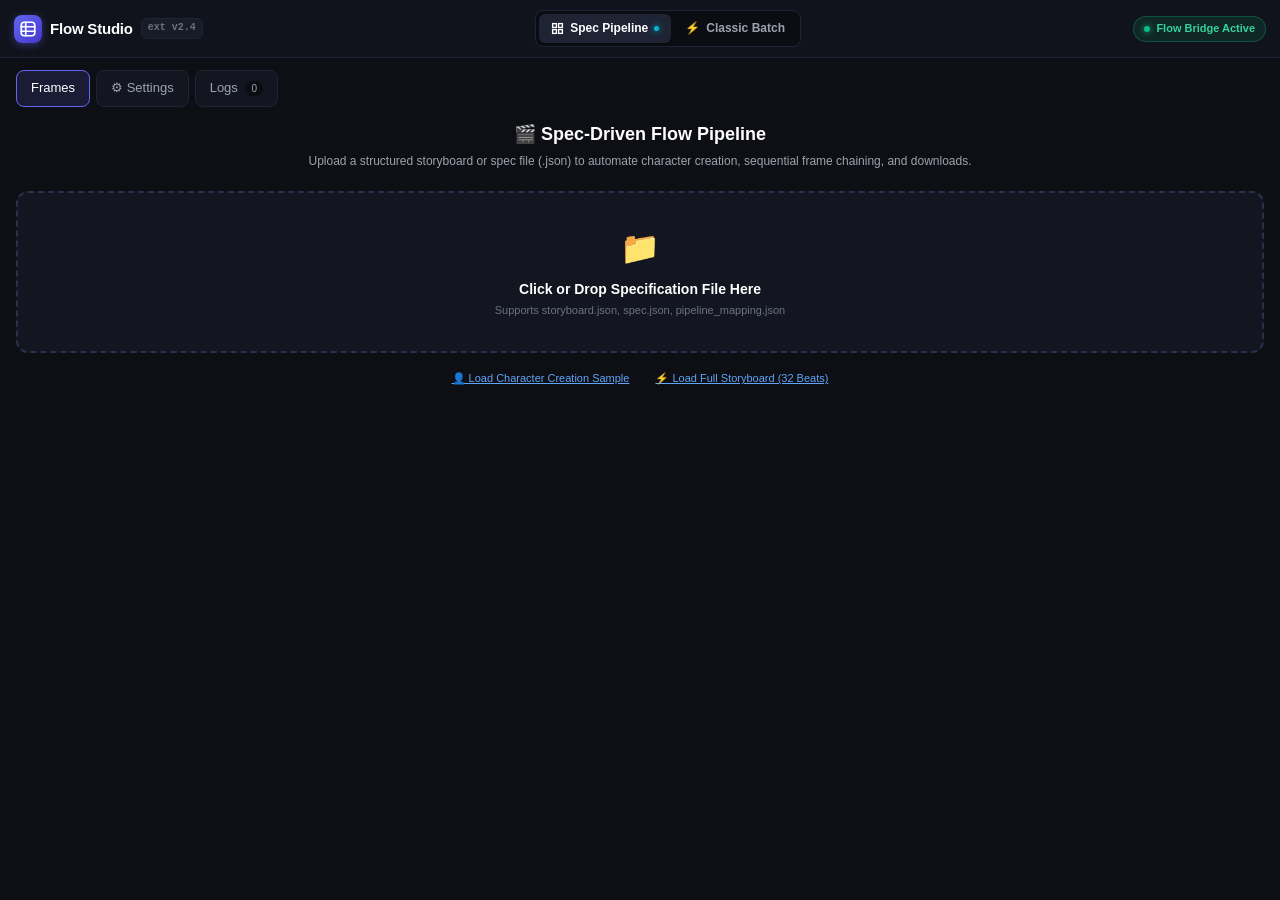
==== commit da39b03c: "final_parallel generation code implemented sucessfully" ====
--- a/src/ui/side-panel/index.html
+++ b/src/ui/side-panel/index.html
@@ -53,12 +53,21 @@
     </header>
 
     <div id="spec-container" class="panel-view active" style="display: block;">
+      <nav class="spec-workspace-tabs" aria-label="Spec Pipeline views">
+        <button type="button" class="spec-workspace-tab active" data-spec-view="frames" aria-pressed="true">Frames</button>
+        <button type="button" class="spec-workspace-tab" data-spec-view="settings" aria-pressed="false">⚙ Settings</button>
+        <button type="button" class="spec-workspace-tab" data-spec-view="logs" aria-pressed="false">Logs <span id="spec-log-count">0</span></button>
+      </nav>
       <div id="spec-pipeline-app"></div>
+      <section id="spec-settings-view" class="spec-tools-view" hidden></section>
+      <section id="spec-logs-view" class="spec-tools-view" hidden></section>
     </div>
     <div id="classic-container" class="panel-view" style="display: none;">
       <div id="app"></div>
     </div>
     <script src="./flow-destination.js"></script>
+    <script src="./pipeline-concurrency.js"></script>
+    <script src="./spec-tools.js"></script>
     <script type="module" src="./spec-pipeline.js"></script>
   </body>
 </html>
--- a/src/ui/side-panel/spec-pipeline.css
+++ b/src/ui/side-panel/spec-pipeline.css
@@ -1447,3 +1447,73 @@
   align-items: center;
   justify-content: center;
 }
+
+.parallel-generations-control {
+  display: flex;
+  flex-wrap: wrap;
+  align-items: center;
+  gap: 8px;
+  color: var(--text-primary, #fff);
+  font-size: 12px;
+  margin-bottom: 12px;
+}
+
+.parallel-generations-control input {
+  width: 54px;
+  border: 1px solid var(--border-medium);
+  border-radius: 6px;
+  padding: 6px;
+  background: #181c28;
+  color: inherit;
+}
+
+.parallel-generations-control span {
+  width: 100%;
+  color: var(--text-secondary, #aaa);
+  font-size: 11px;
+}
+
+.frame-error-message {
+  margin: 10px 16px;
+  color: #fca5a5;
+  font-size: 12px;
+  overflow-wrap: anywhere;
+}
+
+/* Spec Pipeline settings and persistent activity logs */
+#spec-container [hidden] { display: none !important; }
+.spec-workspace-tabs { display: flex; gap: 6px; padding: 12px 16px 0; }
+.spec-workspace-tab { border: 1px solid var(--border-subtle); border-radius: 8px; padding: 8px 14px; background: var(--bg-card); color: var(--text-secondary); font: inherit; cursor: pointer; }
+.spec-workspace-tab.active { color: var(--text-white); background: var(--accent-purple-light); border-color: var(--accent-purple); }
+#spec-log-count { margin-left: 4px; font-size: 10px; border-radius: 10px; padding: 2px 6px; background: var(--bg-input); }
+.spec-tools-view { padding: 16px; }
+.spec-tools-heading h2 { font-size: 17px; margin: 0 0 6px; color: var(--text-white); }
+.spec-tools-heading p, .spec-tools-hint { color: var(--text-secondary); font-size: 12px; margin: 0 0 16px; }
+#spec-settings-fields { border: 0; padding: 0; margin: 0; min-width: 0; }
+.spec-settings-card { padding: 16px; margin-bottom: 14px; background: var(--bg-card); border: 1px solid var(--border-medium); border-radius: 12px; }
+.spec-settings-card label { display: block; font-weight: 600; margin: 0 0 7px; }
+.spec-settings-card p { font-size: 11px; color: var(--text-secondary); margin: 7px 0 18px; }
+.spec-settings-card p:last-child { margin-bottom: 0; }
+.spec-tools-view input:not([type="checkbox"]), .spec-tools-view select { width: 100%; min-width: 0; padding: 9px 10px; background: var(--bg-input); color: var(--text-primary); border: 1px solid var(--border-medium); border-radius: 7px; font: inherit; }
+.spec-tools-view input:focus, .spec-tools-view select:focus { outline: 2px solid var(--accent-purple); outline-offset: 1px; }
+.spec-tools-view :disabled { opacity: .5; cursor: not-allowed; }
+.spec-tools-status { min-height: 18px; font-size: 12px; color: var(--accent-green); overflow-wrap: anywhere; }
+.spec-tools-status.is-error { color: #fca5a5; }
+.spec-log-toolbar { display: flex; flex-wrap: wrap; gap: 10px; margin: 16px 0 12px; }
+.spec-log-toolbar label { display: flex; flex-direction: column; gap: 6px; color: var(--text-secondary); font-size: 11px; }
+.spec-log-toolbar label:first-child { flex: 0 0 100px; }
+.spec-log-search { flex: 1; min-width: 0; }
+.spec-log-actions { display: flex; flex-wrap: wrap; align-items: center; gap: 7px; margin-bottom: 12px; }
+.spec-log-actions label { margin-right: auto; font-size: 11px; color: var(--text-secondary); display: flex; align-items: center; gap: 4px; }
+.spec-log-actions .btn-dark-pill { padding: 6px 9px; font-size: 11px; }
+.spec-log-entries { height: 55vh; min-height: 220px; overflow-y: auto; border: 1px solid var(--border-medium); border-radius: 9px; background: var(--bg-input); padding: 8px; }
+.spec-log-entry { padding: 9px 7px; border-bottom: 1px solid var(--border-subtle); }
+.spec-log-entry:last-child { border-bottom: 0; }
+.spec-log-meta { display: flex; flex-wrap: wrap; align-items: center; gap: 7px; font-size: 10px; color: var(--text-muted); margin-bottom: 5px; }
+.spec-log-level { font-weight: 700; text-transform: uppercase; color: var(--accent-cyan); }
+.spec-log-warn .spec-log-level { color: var(--accent-amber); }
+.spec-log-error .spec-log-level, .spec-log-error .spec-log-message { color: #fca5a5; }
+.spec-log-message, .spec-log-entry pre { white-space: pre-wrap; overflow-wrap: anywhere; font: 11px/1.5 var(--font-mono); }
+.spec-log-entry summary { cursor: pointer; color: var(--text-secondary); font-size: 10px; margin-top: 7px; }
+.spec-log-entry pre { color: var(--text-secondary); margin: 7px 0 0; }
+.spec-tools-empty { padding: 18px 8px; color: var(--text-secondary); font-size: 12px; }
